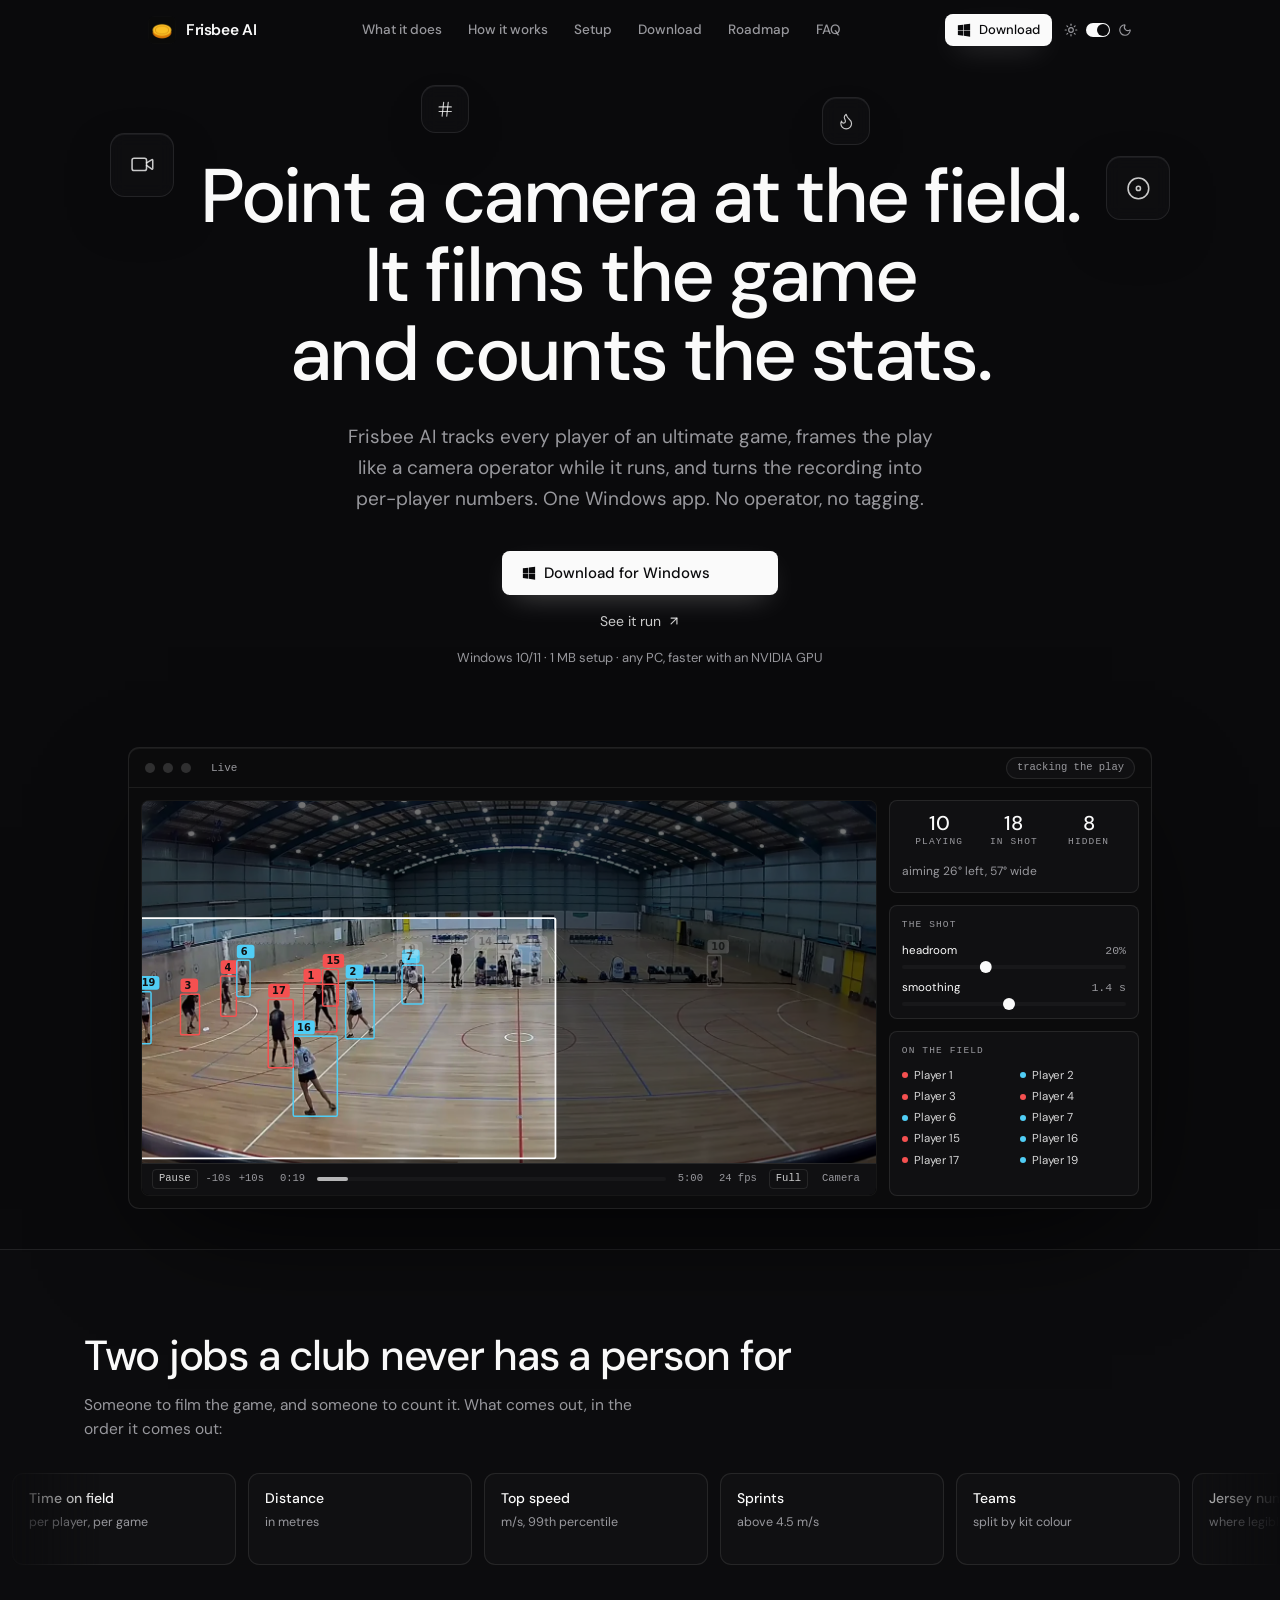
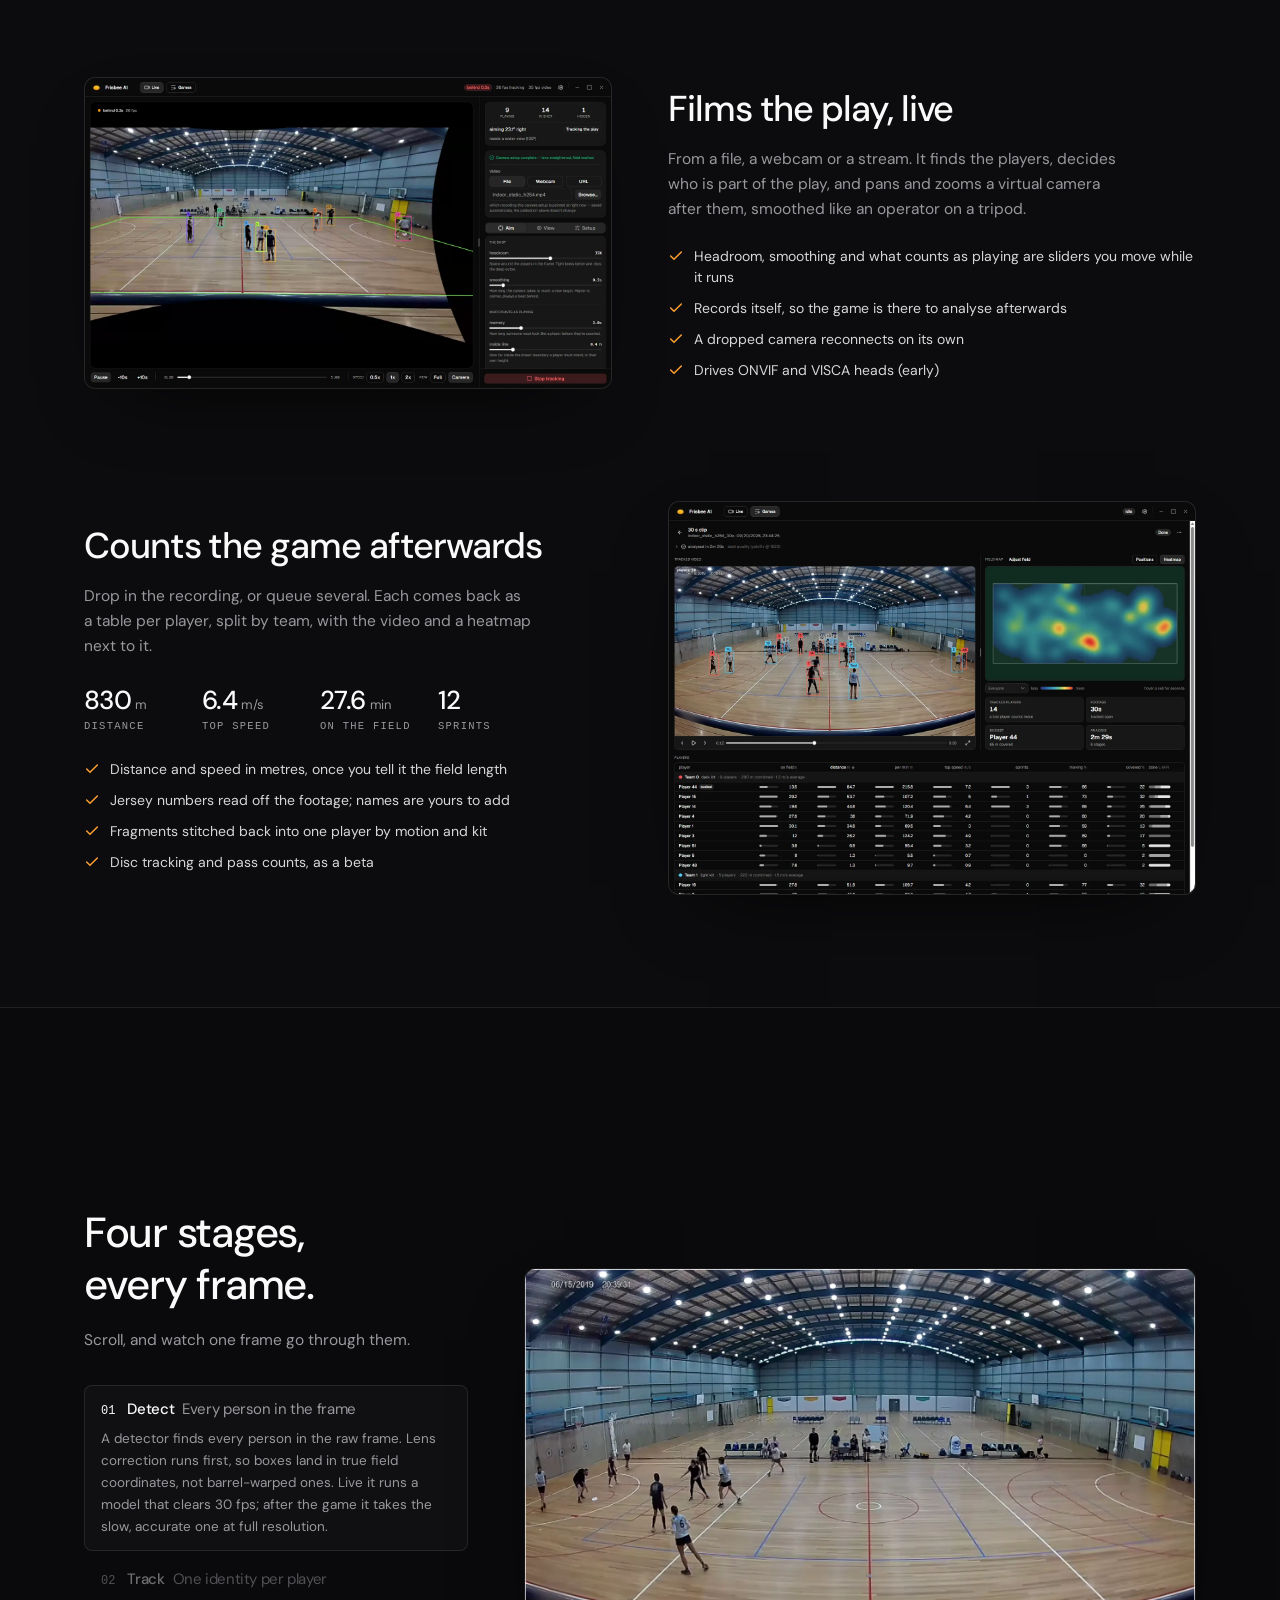
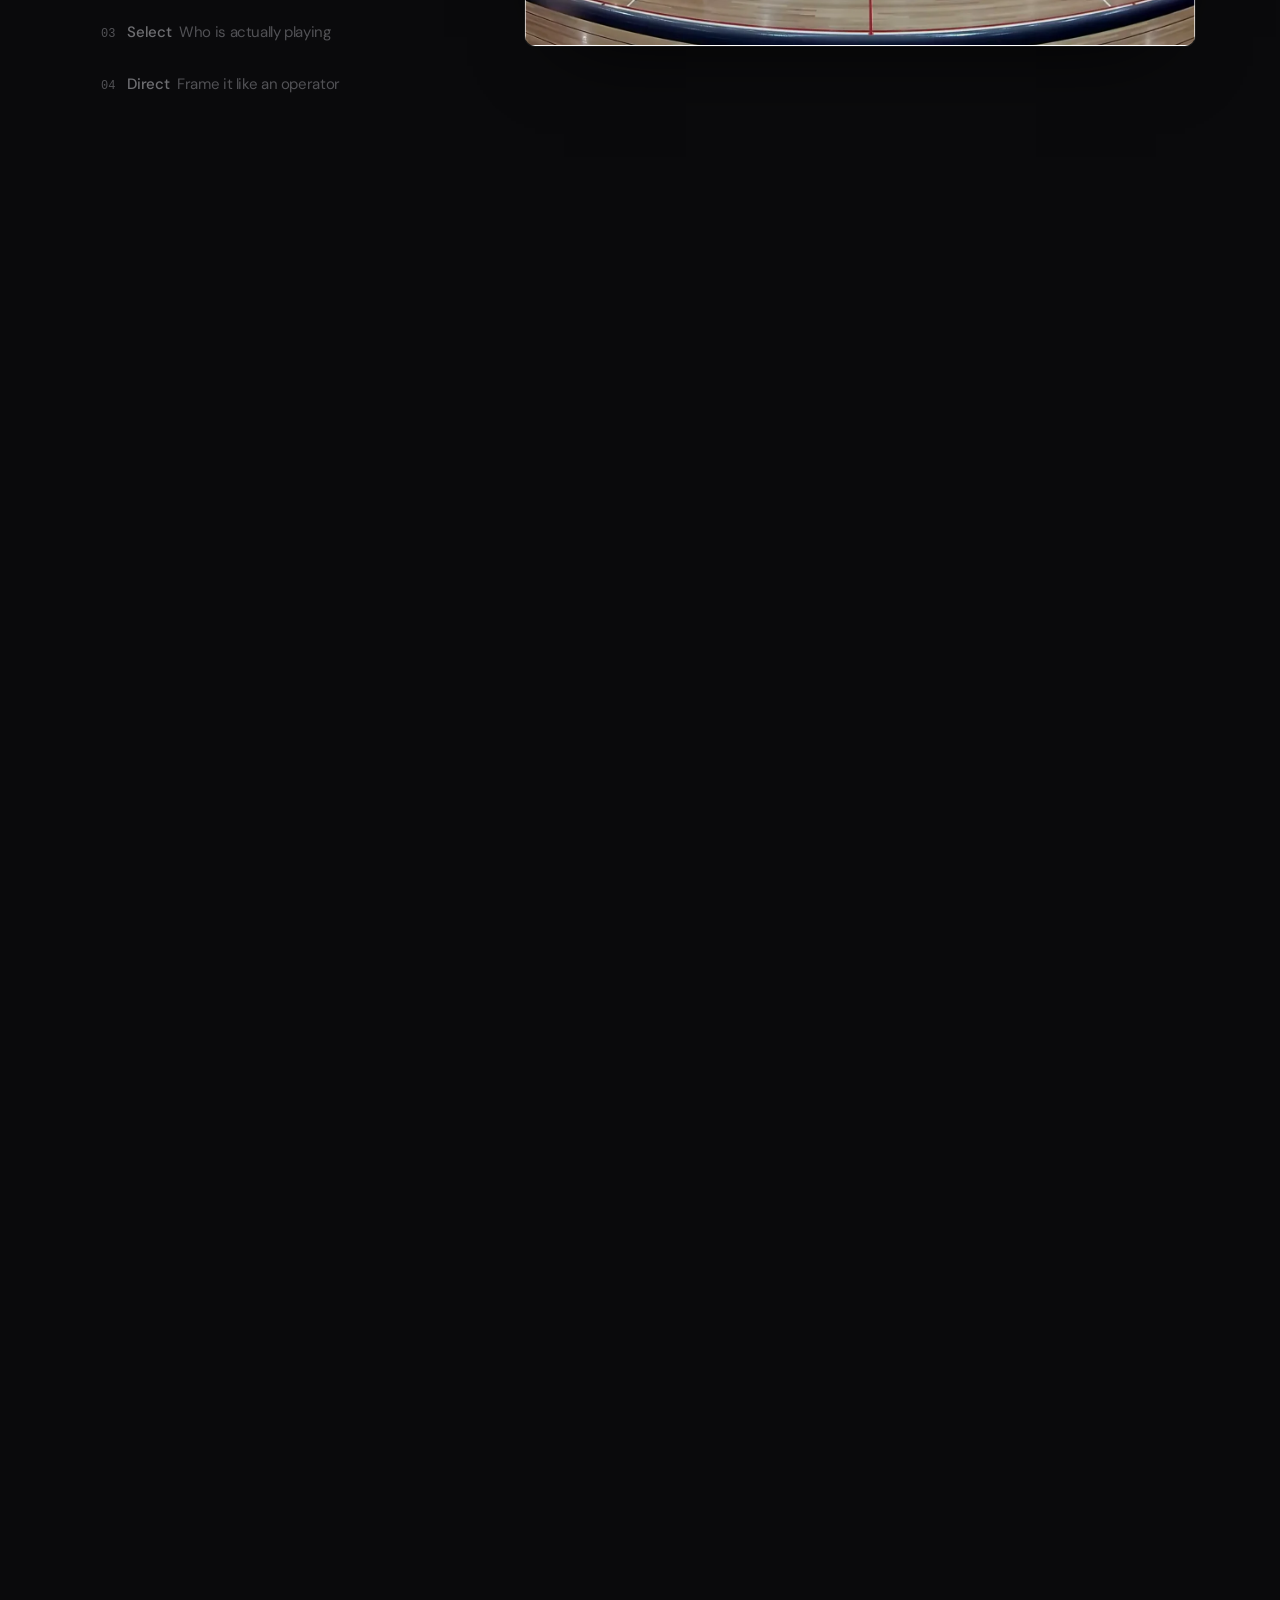
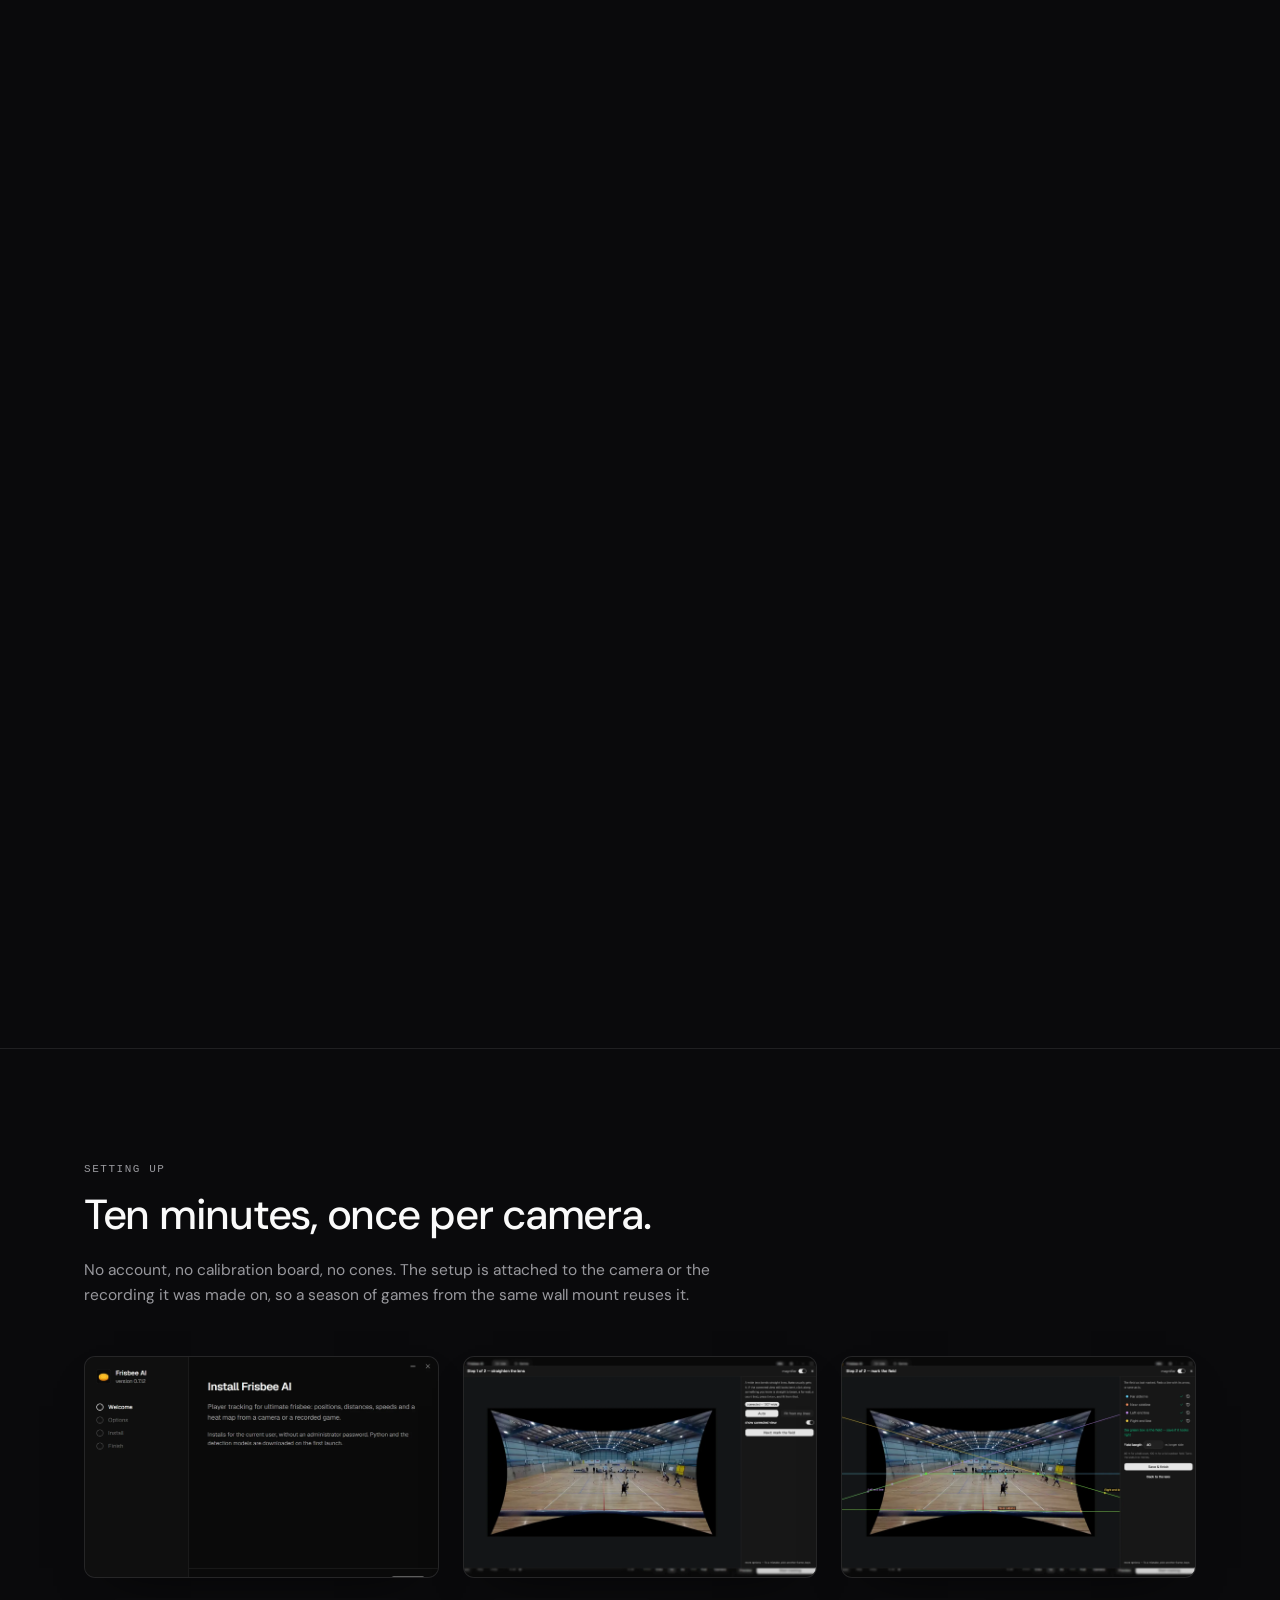
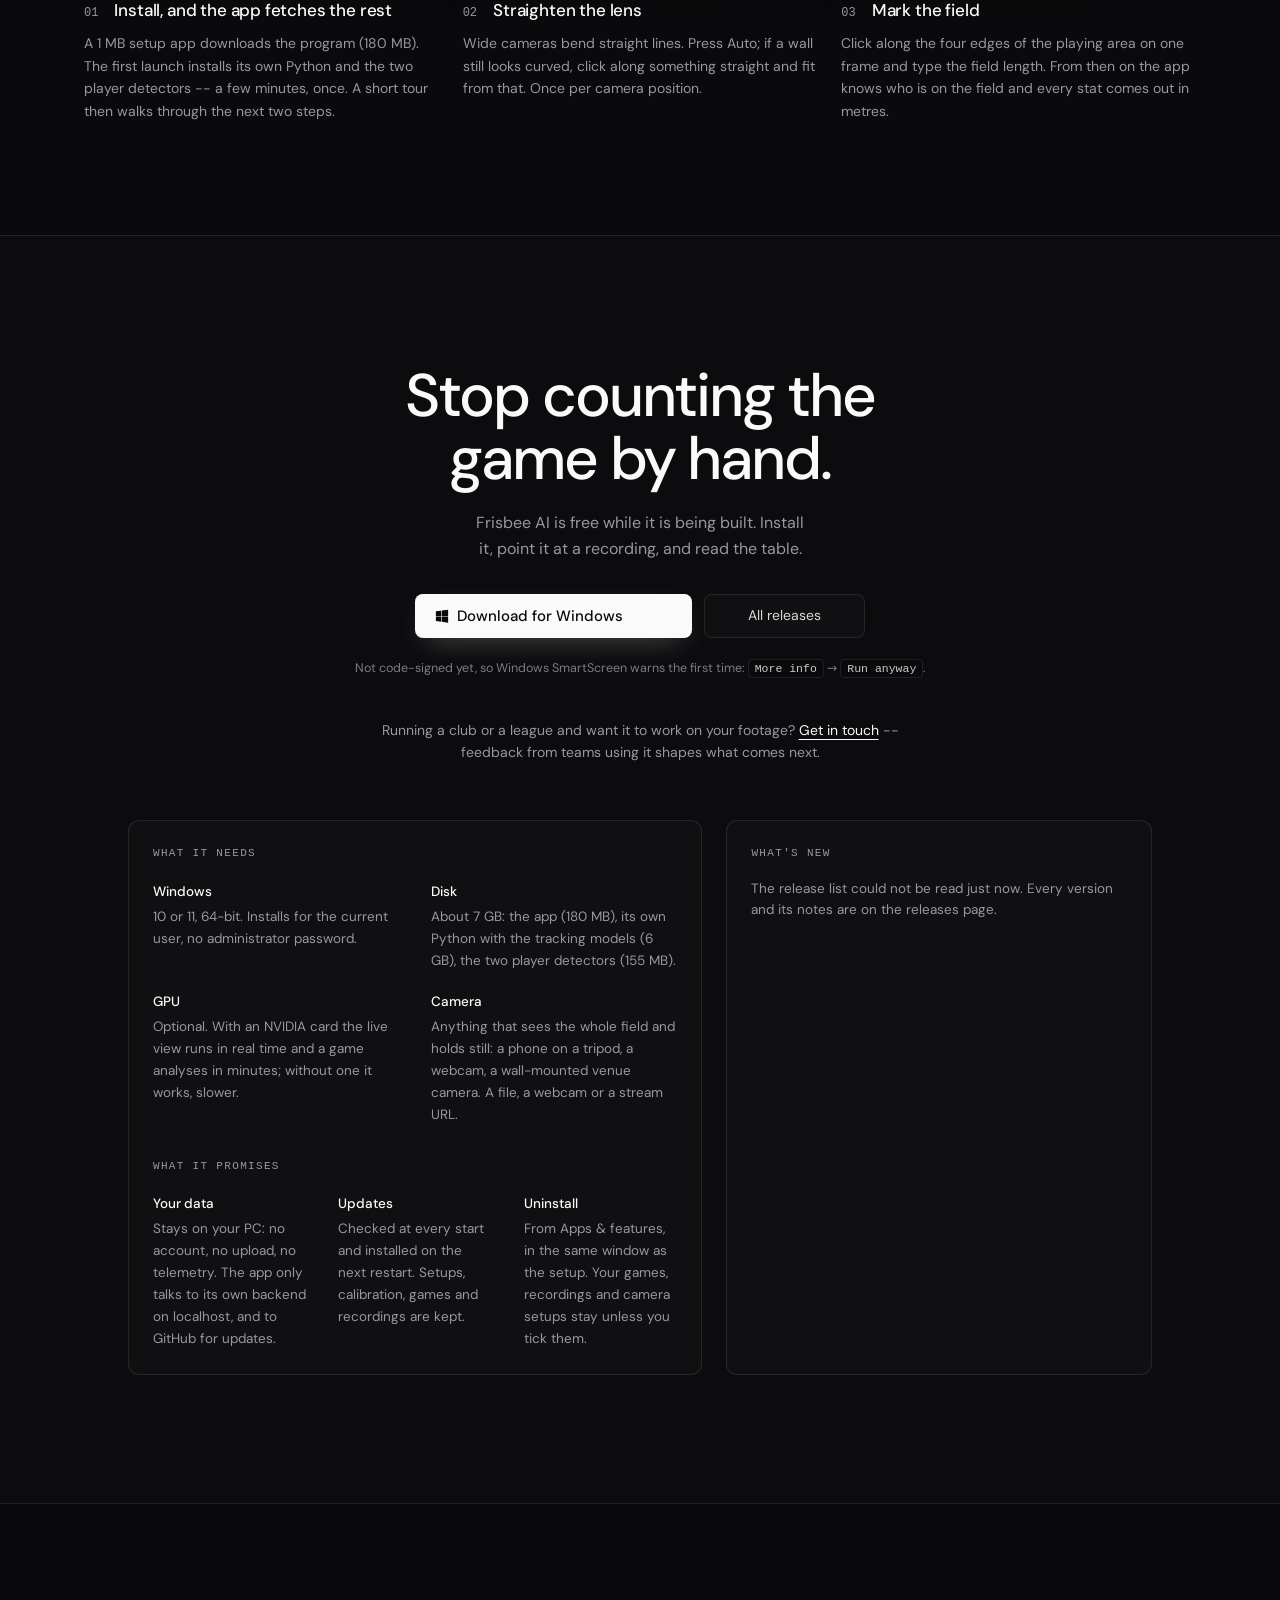
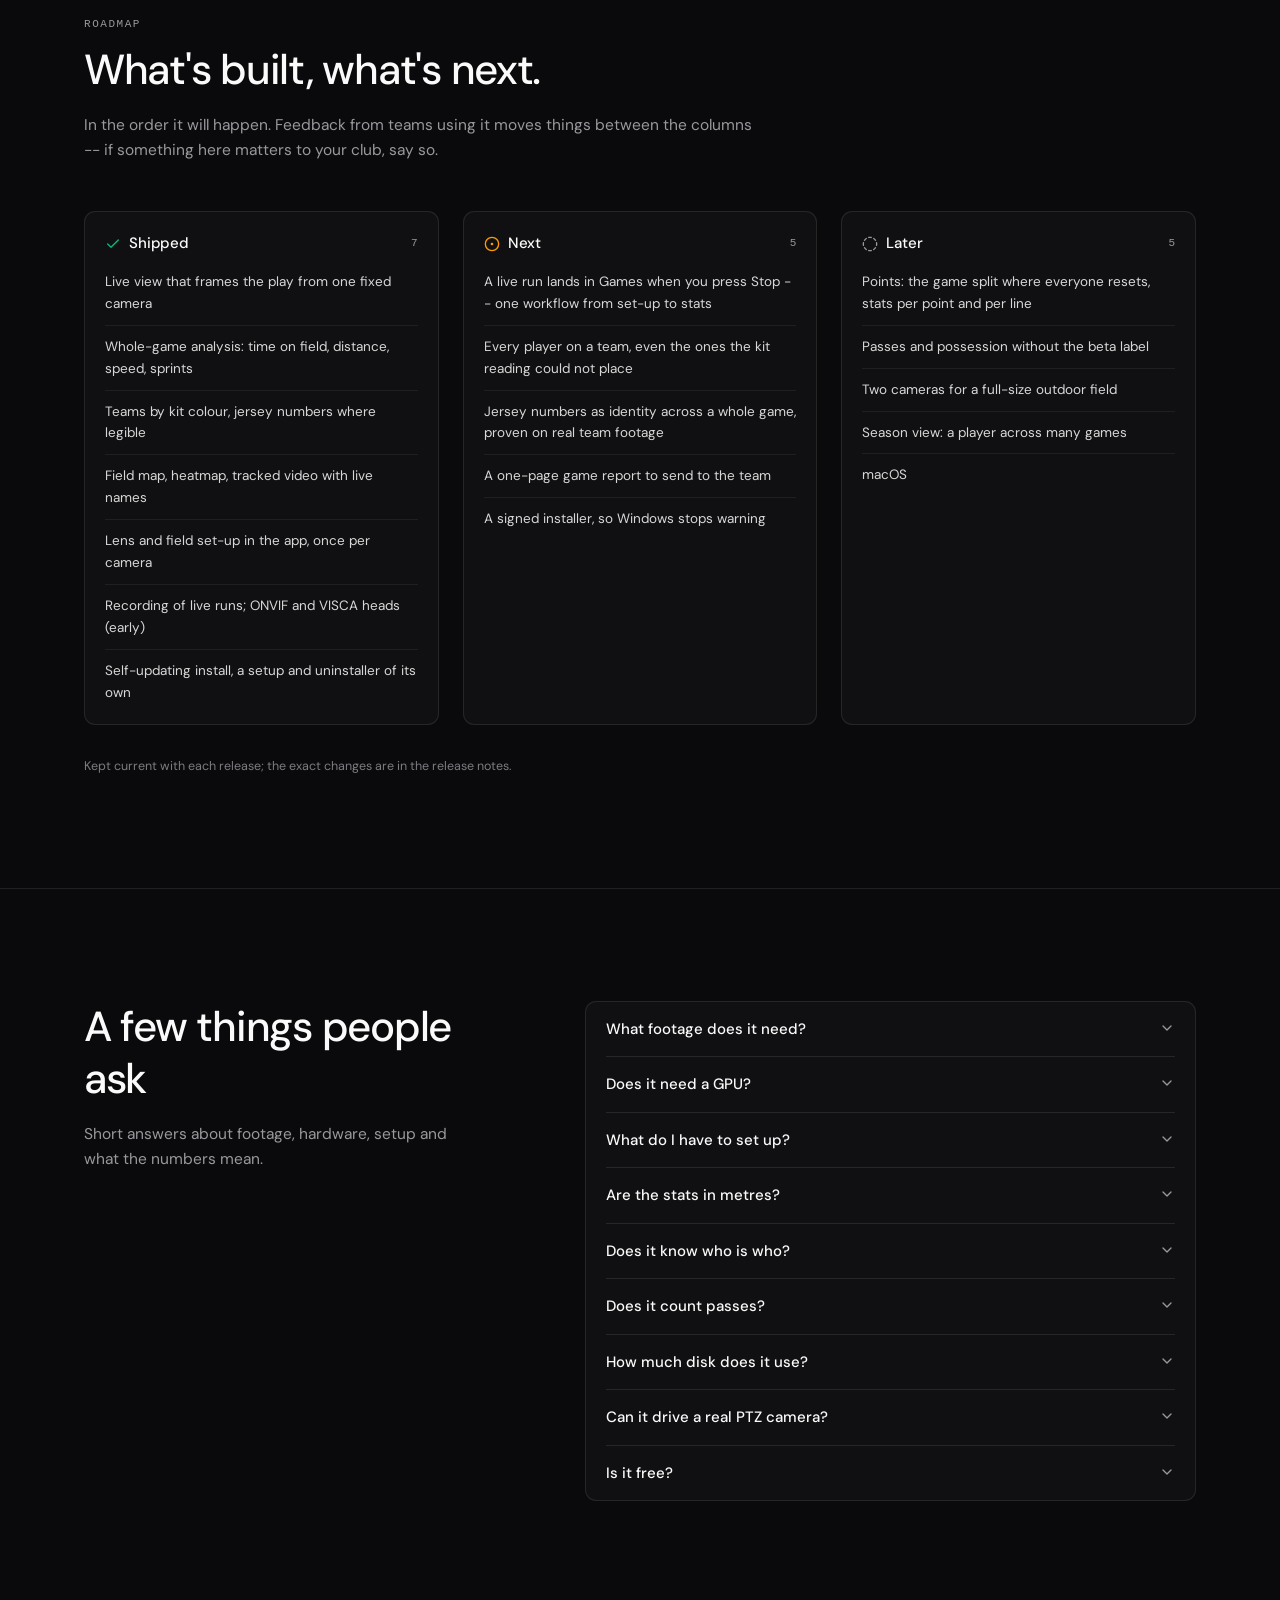
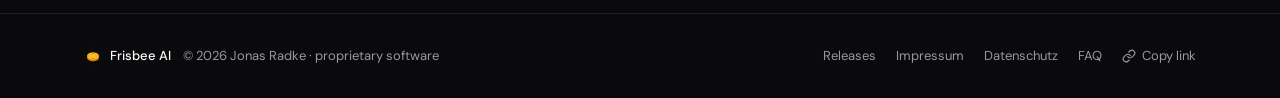
==== index.html @ 79aed5fd "site: c9474fd" ====
<!doctype html>
<html lang="en" class="dark">
  <head>
    <meta charset="UTF-8" />
    <link rel="icon" type="image/png" href="./img/icon.png" />
    <meta name="viewport" content="width=device-width, initial-scale=1.0" />
    <meta name="theme-color" content="#0f0f10" />

    <title>Frisbee AI — films the game and counts the stats</title>
    <meta name="description" content="A Windows app for ultimate frisbee: tracks every player, frames the play like a camera operator while it runs, and turns the finished recording into per-player stats, teams and a heatmap." />

    <meta property="og:type" content="website" />
    <meta property="og:url" content="https://ai.jonasradke.com/" />
    <meta property="og:title" content="Frisbee AI — films the game and counts the stats" />
    <meta property="og:description" content="Tracks every player of an ultimate game, frames the play live like a camera operator, and turns the recording into per-player stats." />
    <meta property="og:image" content="https://ai.jonasradke.com/img/og.jpg" />
    <meta property="og:image:width" content="1200" />
    <meta property="og:image:height" content="630" />
    <meta name="twitter:card" content="summary_large_image" />
    <meta name="twitter:title" content="Frisbee AI — films the game and counts the stats" />
    <meta name="twitter:description" content="Tracks every player, frames the play live, and turns the recording into per-player stats." />
    <meta name="twitter:image" content="https://ai.jonasradke.com/img/og.jpg" />

    <link rel="preload" as="image" href="./img/demo-poster.webp" />
    <script type="application/ld+json">
    {
      "@context": "https://schema.org",
      "@type": "SoftwareApplication",
      "name": "Frisbee AI",
      "applicationCategory": "SportsApplication",
      "operatingSystem": "Windows 10, Windows 11",
      "description": "Tracks every player of an ultimate frisbee game from one fixed camera, frames the play live, and turns the recording into per-player stats, teams and a heatmap.",
      "url": "https://ai.jonasradke.com/",
      "image": "https://ai.jonasradke.com/img/og.jpg",
      "offers": { "@type": "Offer", "price": "0", "priceCurrency": "EUR" },
      "author": { "@type": "Person", "name": "Jonas Radke" }
    }
    </script>
    <script type="module" crossorigin src="./assets/main-DYsMmccq.js"></script>
    <link rel="modulepreload" crossorigin href="./assets/use-theme-Dd9ISkqN.js">
    <link rel="stylesheet" crossorigin href="./assets/use-theme-BhO0_Js5.css">
  </head>
  <body>
    <div id="root"></div>
  </body>
</html>
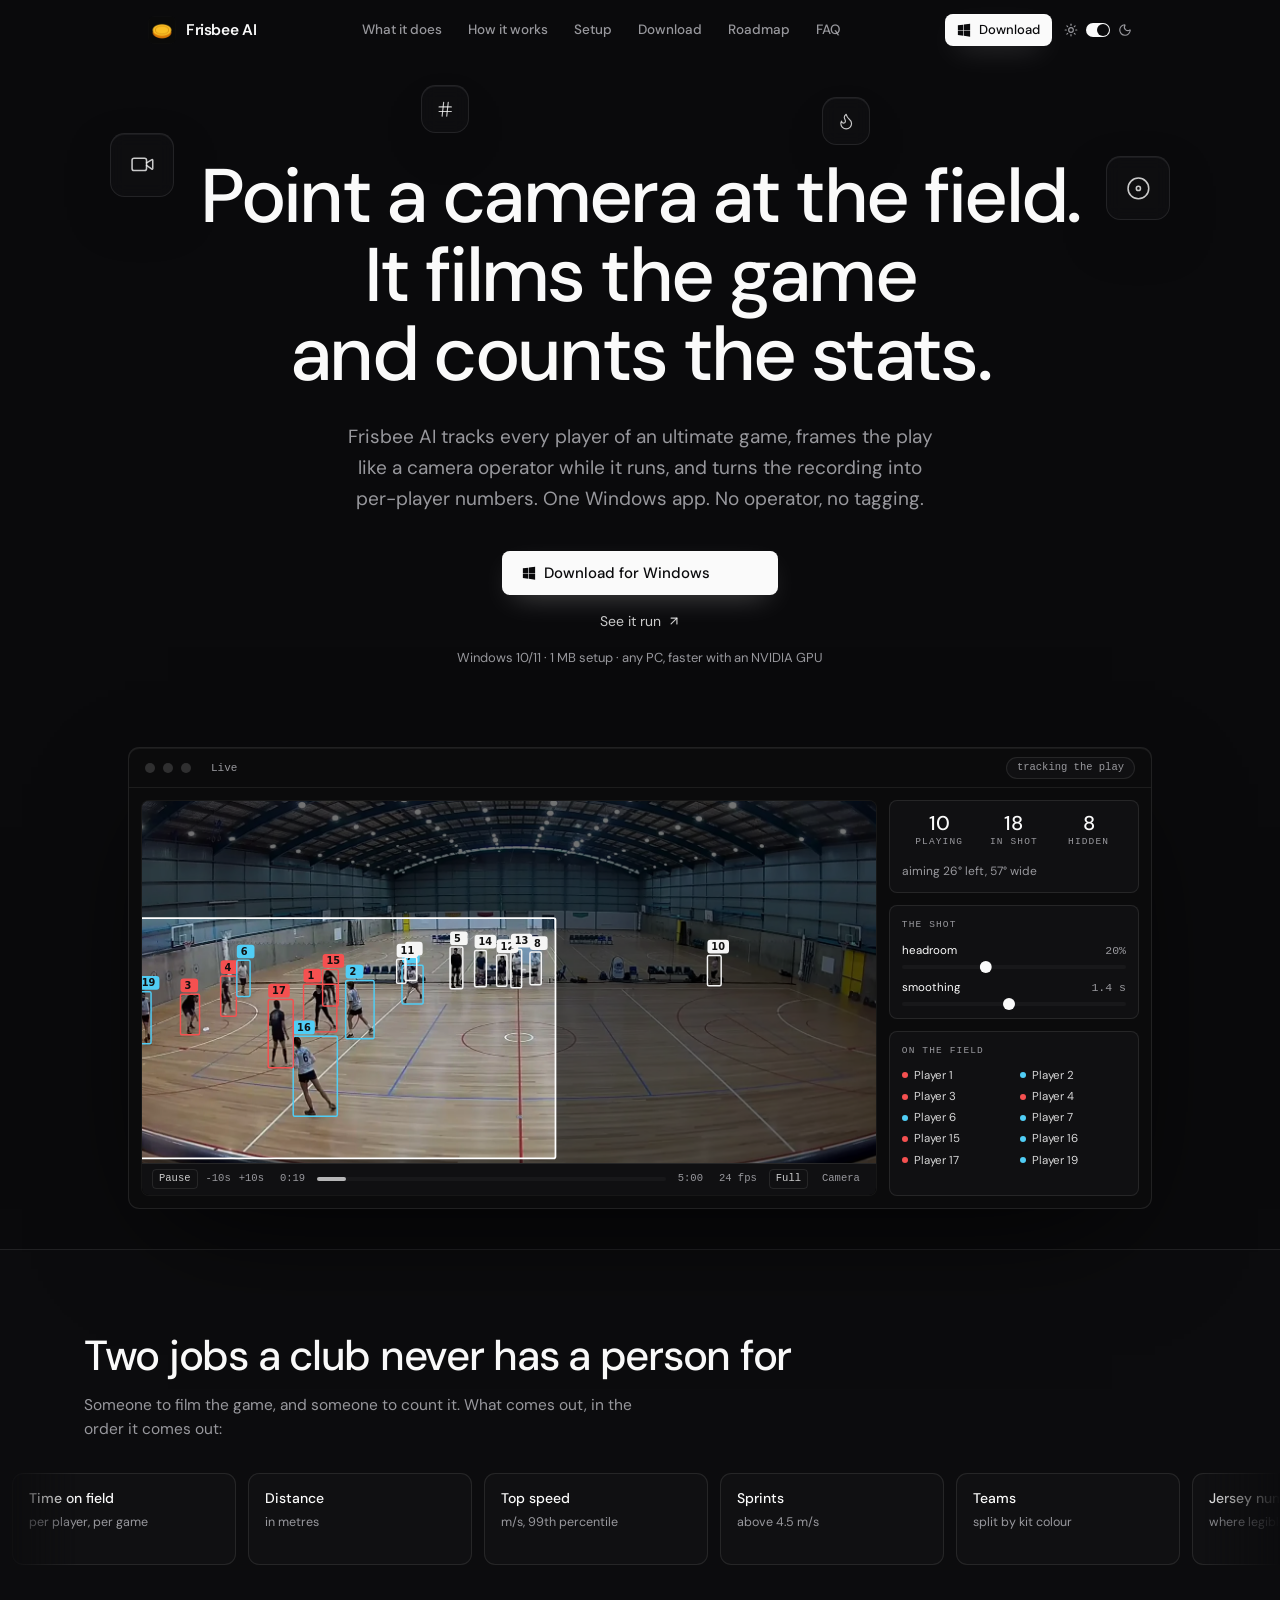
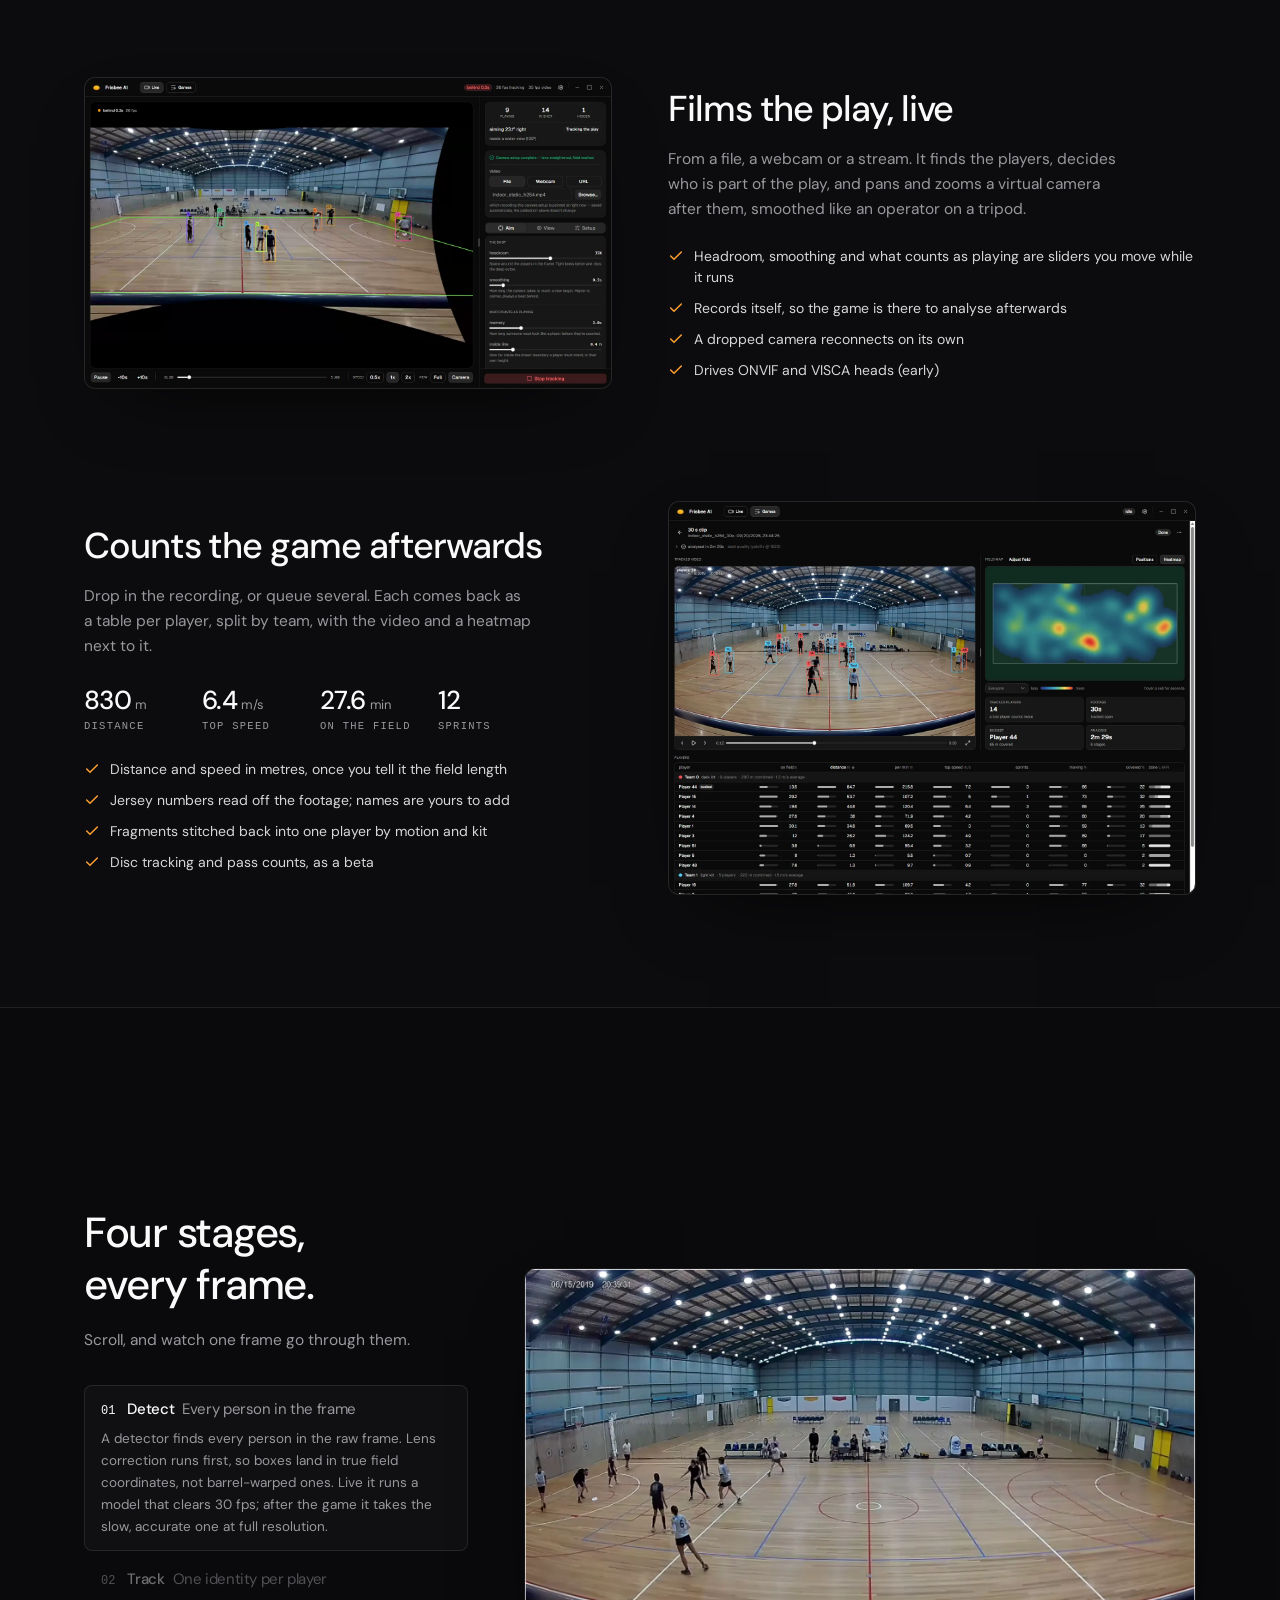
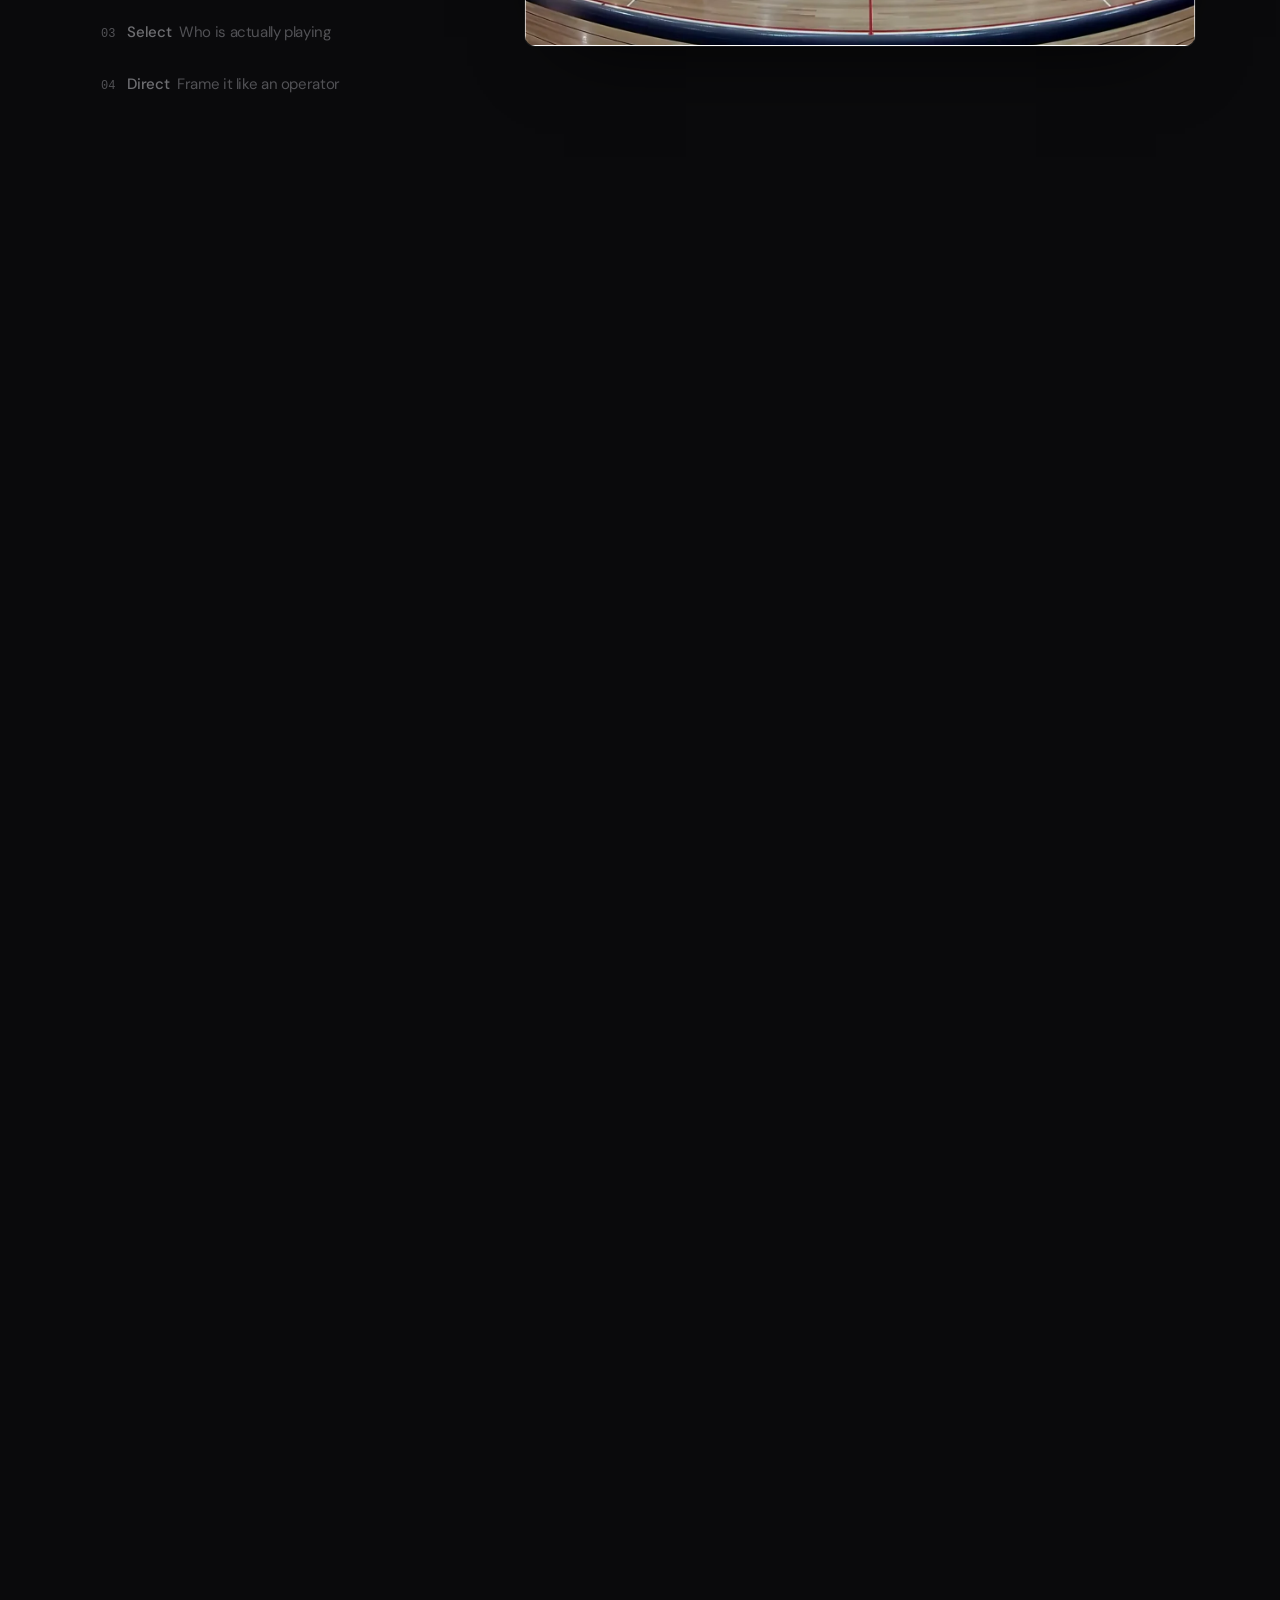
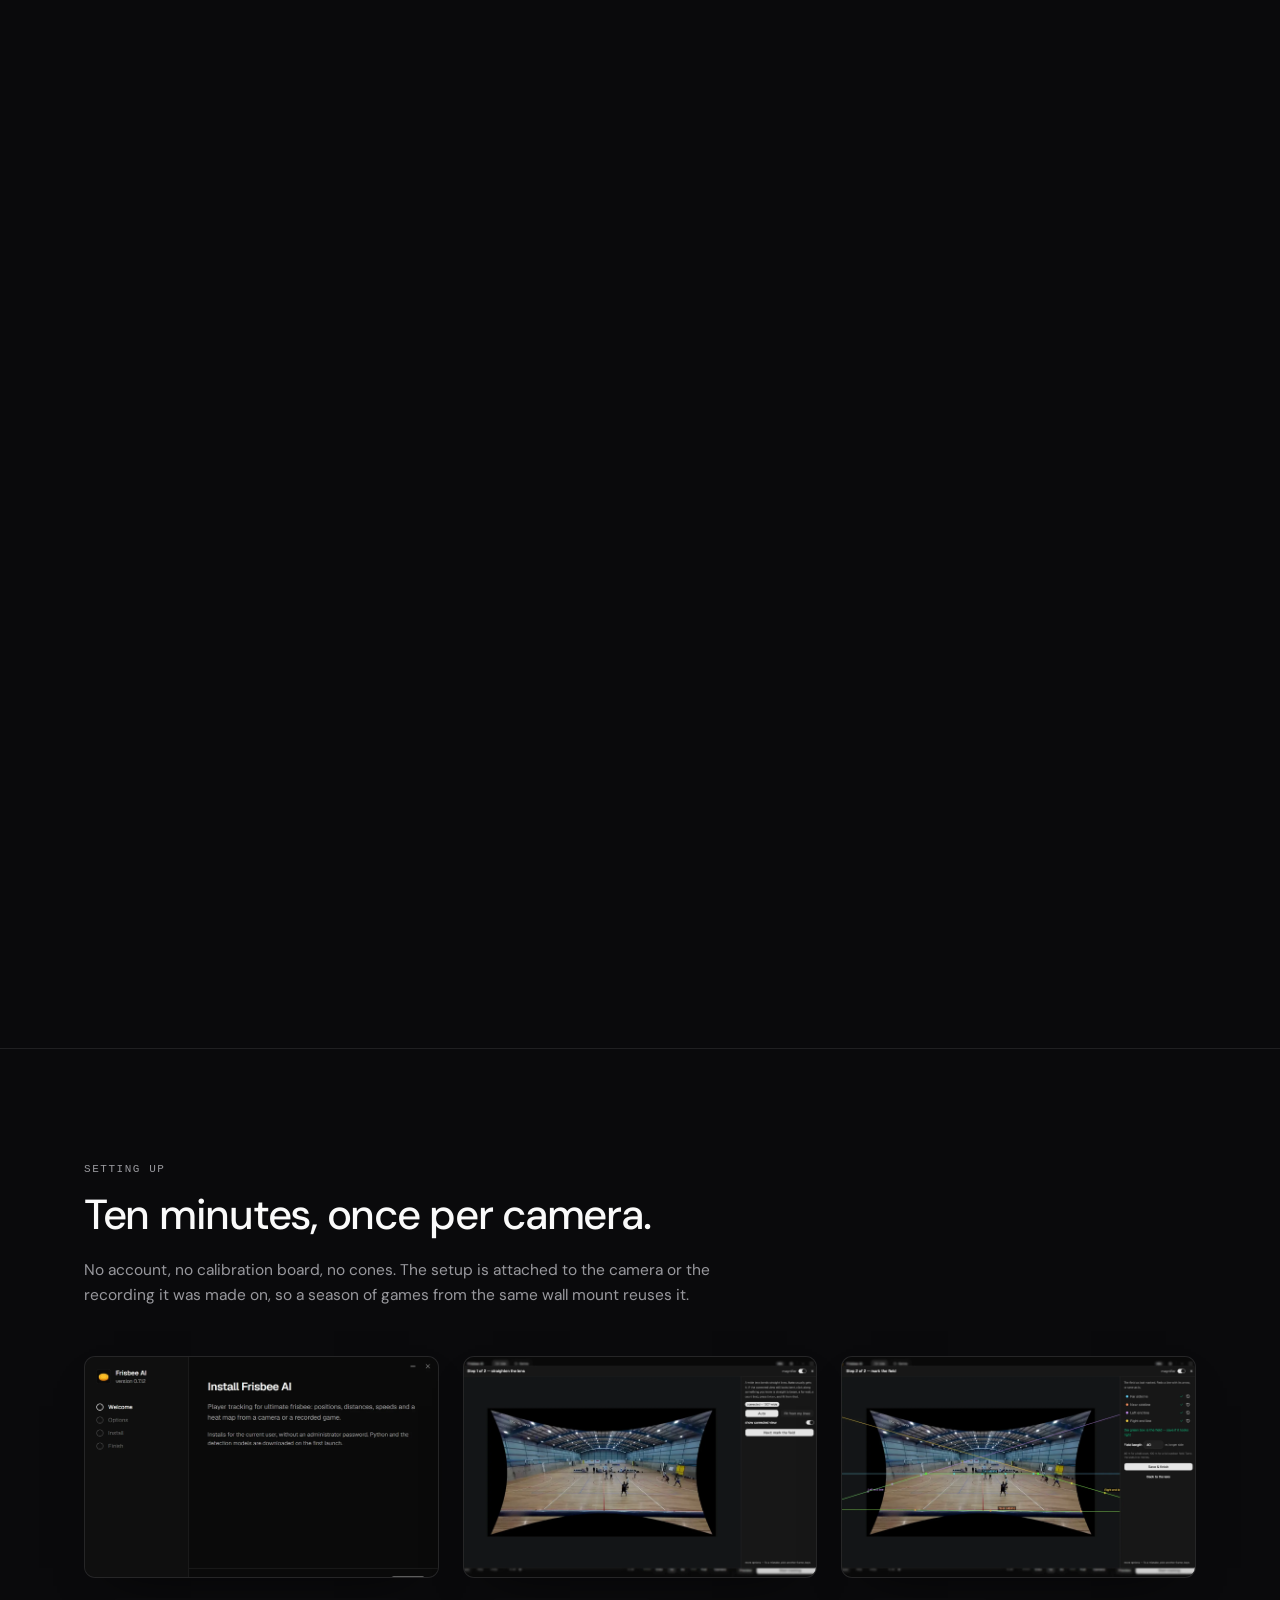
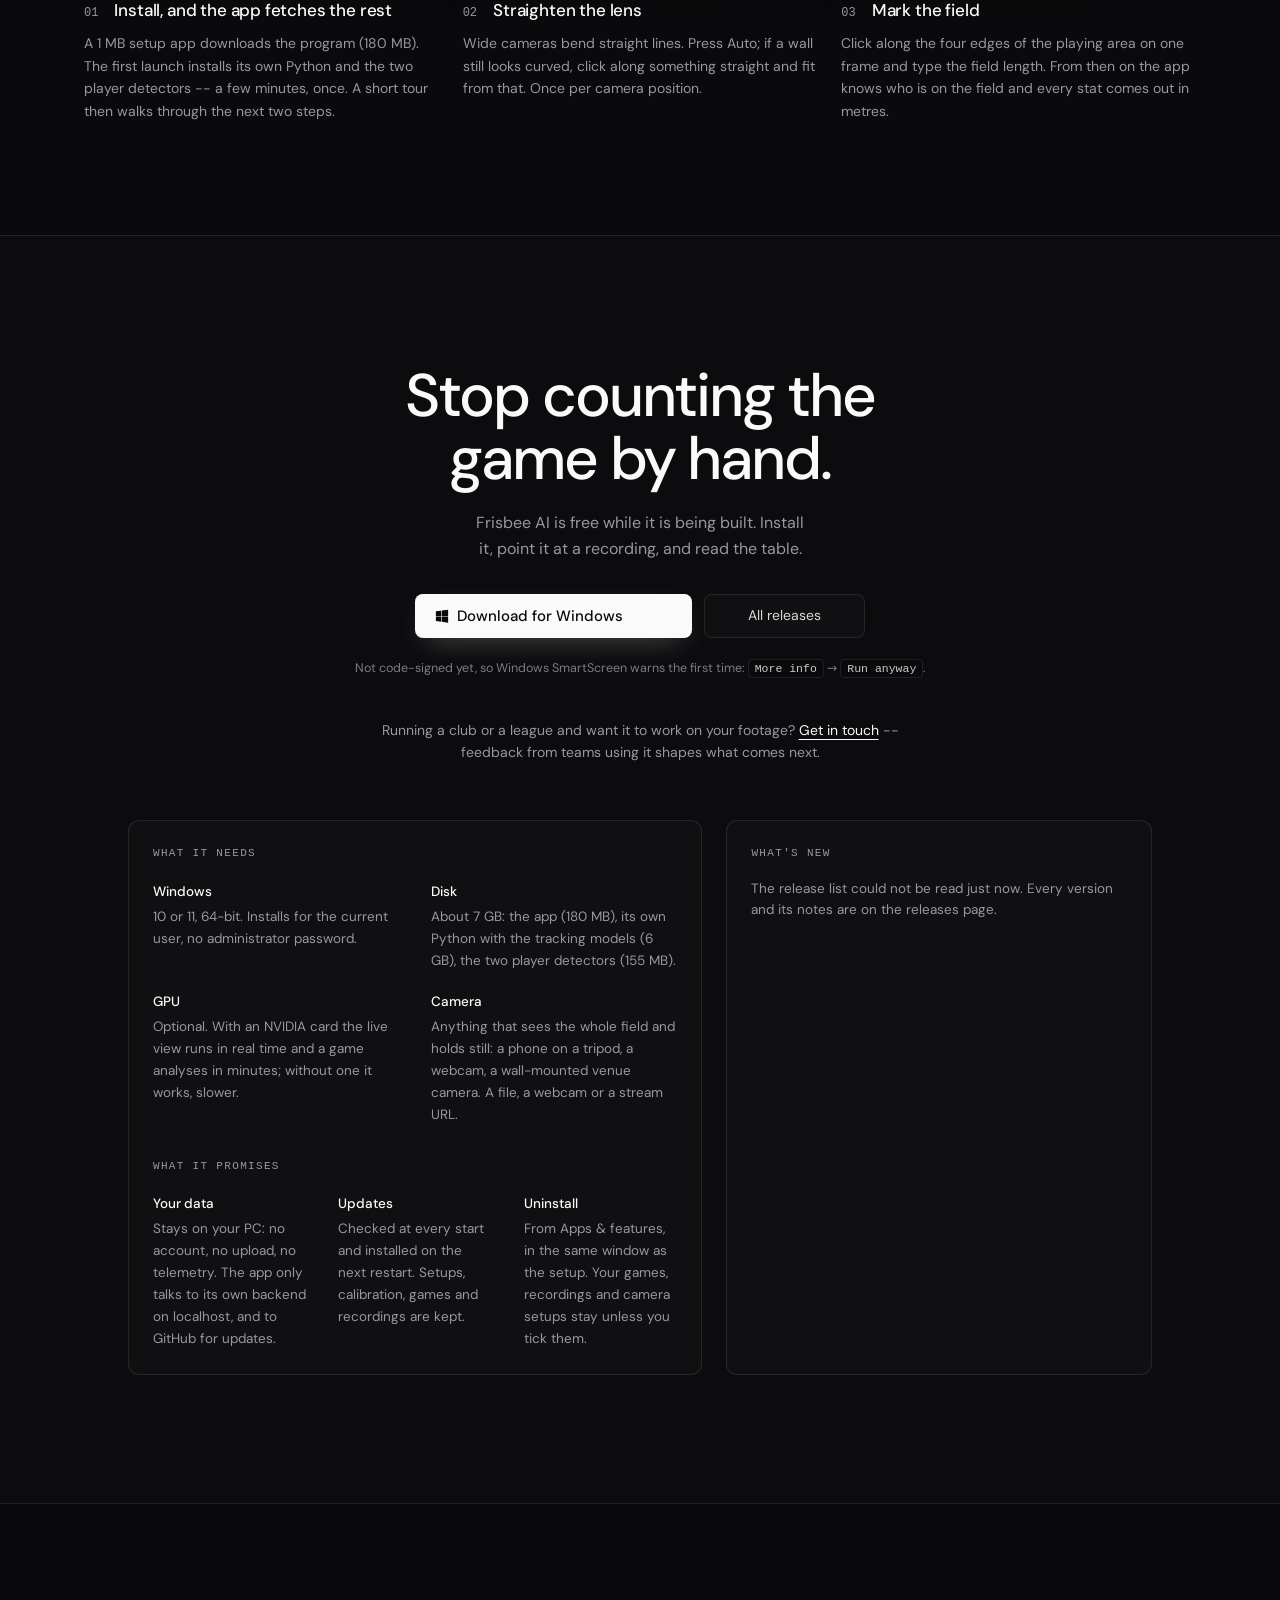
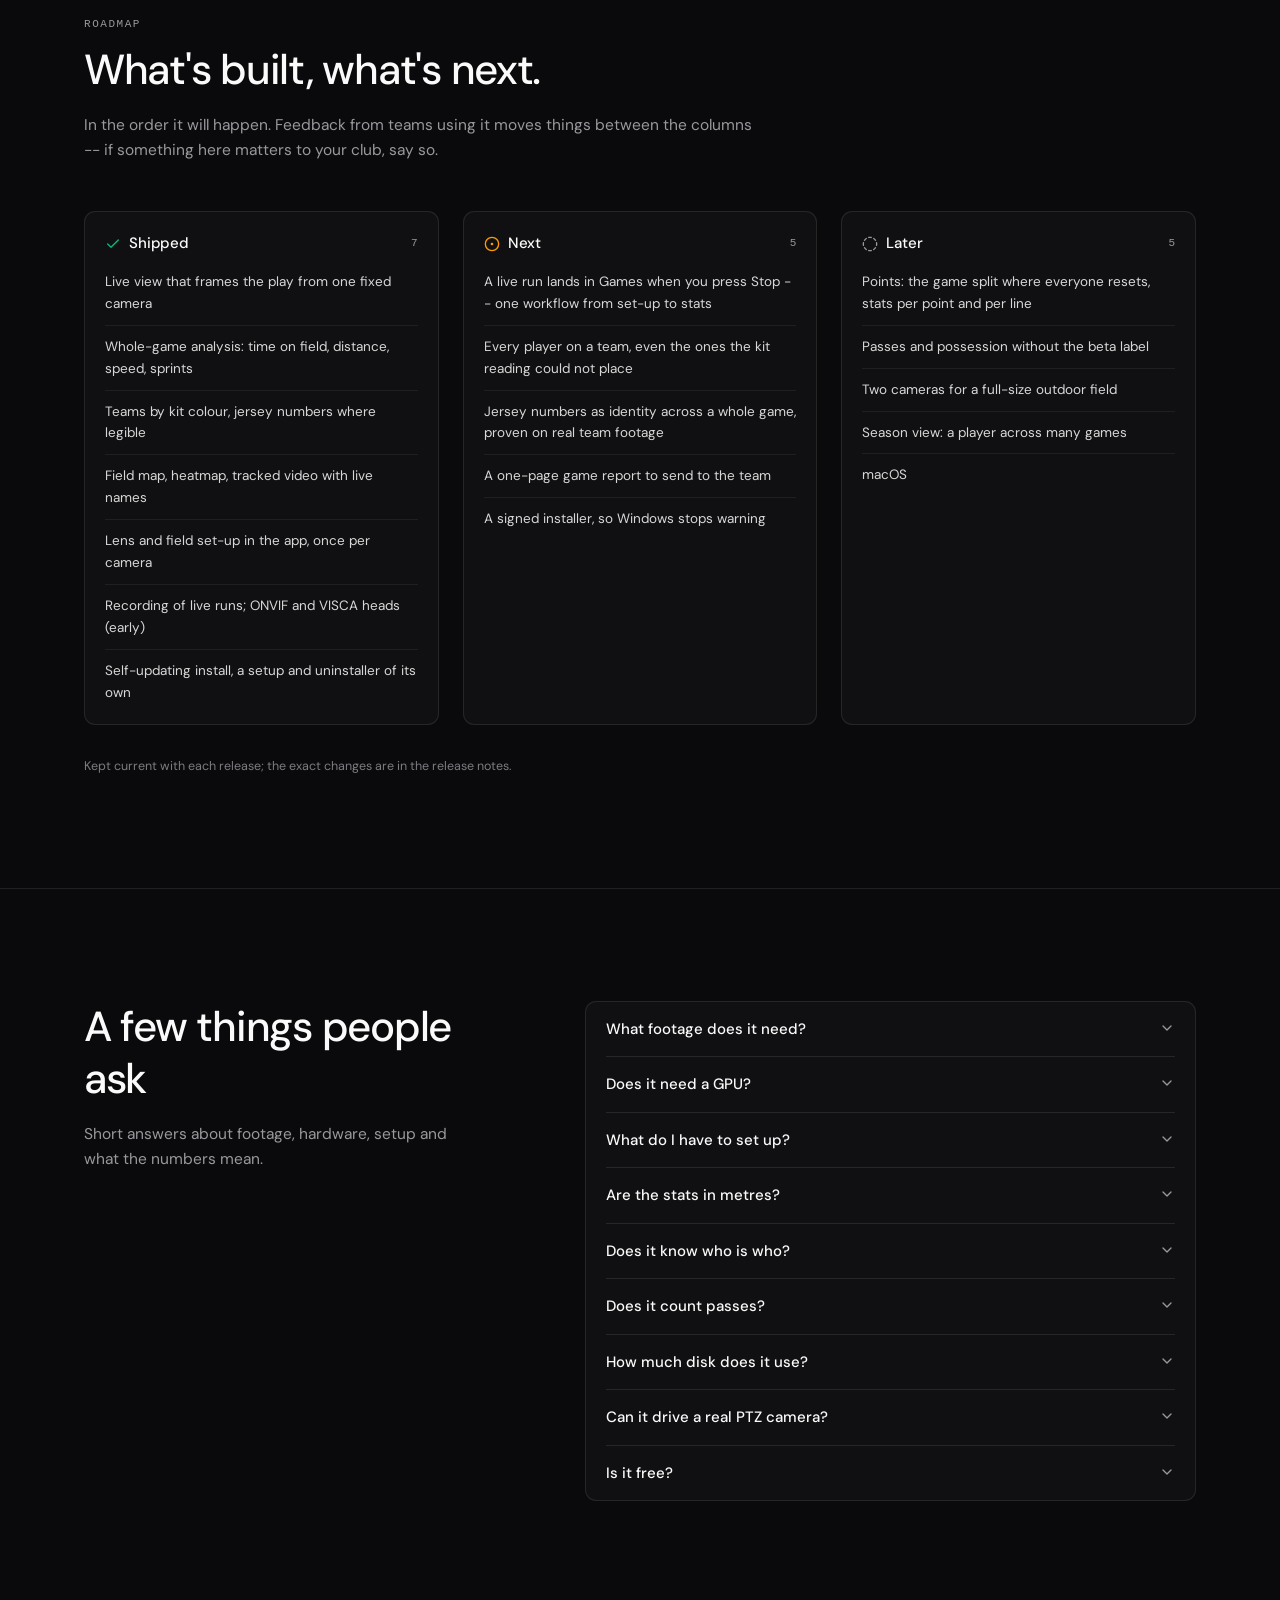
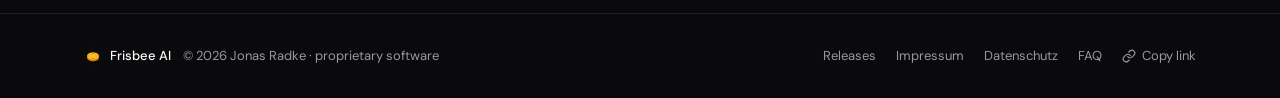
==== commit 52b0fff5: "site: 9a03912" ====
--- a/index.html
+++ b/index.html
@@ -2,6 +2,11 @@
 <html lang="en" class="dark">
   <head>
     <meta charset="UTF-8" />
+    <!-- The remembered theme, before the first paint: otherwise a light-mode
+         reader sees the page flash dark until the bundle has loaded. -->
+    <script>
+      try { if (localStorage.getItem('frisbee-ai-theme') === 'light') document.documentElement.classList.remove('dark') } catch (e) {}
+    </script>
     <link rel="icon" type="image/png" href="./img/icon.png" />
     <meta name="viewport" content="width=device-width, initial-scale=1.0" />
     <meta name="theme-color" content="#0f0f10" />
@@ -21,7 +26,9 @@
     <meta name="twitter:description" content="Tracks every player, frames the play live, and turns the recording into per-player stats." />
     <meta name="twitter:image" content="https://ai.jonasradke.com/img/og.jpg" />
 
-    <link rel="preload" as="image" href="./img/demo-poster.webp" />
+    <link rel="canonical" href="https://ai.jonasradke.com/" />
+    <!-- The frame the hero's app miniature is drawn on: the first big image. -->
+    <link rel="preload" as="image" href="./img/hero-frame.webp" />
     <script type="application/ld+json">
     {
       "@context": "https://schema.org",
@@ -36,9 +43,9 @@
       "author": { "@type": "Person", "name": "Jonas Radke" }
     }
     </script>
-    <script type="module" crossorigin src="./assets/main-DYsMmccq.js"></script>
-    <link rel="modulepreload" crossorigin href="./assets/use-theme-Dd9ISkqN.js">
-    <link rel="stylesheet" crossorigin href="./assets/use-theme-BhO0_Js5.css">
+    <script type="module" crossorigin src="./assets/main-B3CBirFw.js"></script>
+    <link rel="modulepreload" crossorigin href="./assets/use-theme-CioVsPpx.js">
+    <link rel="stylesheet" crossorigin href="./assets/use-theme-DTnV7_-g.css">
   </head>
   <body>
     <div id="root"></div>
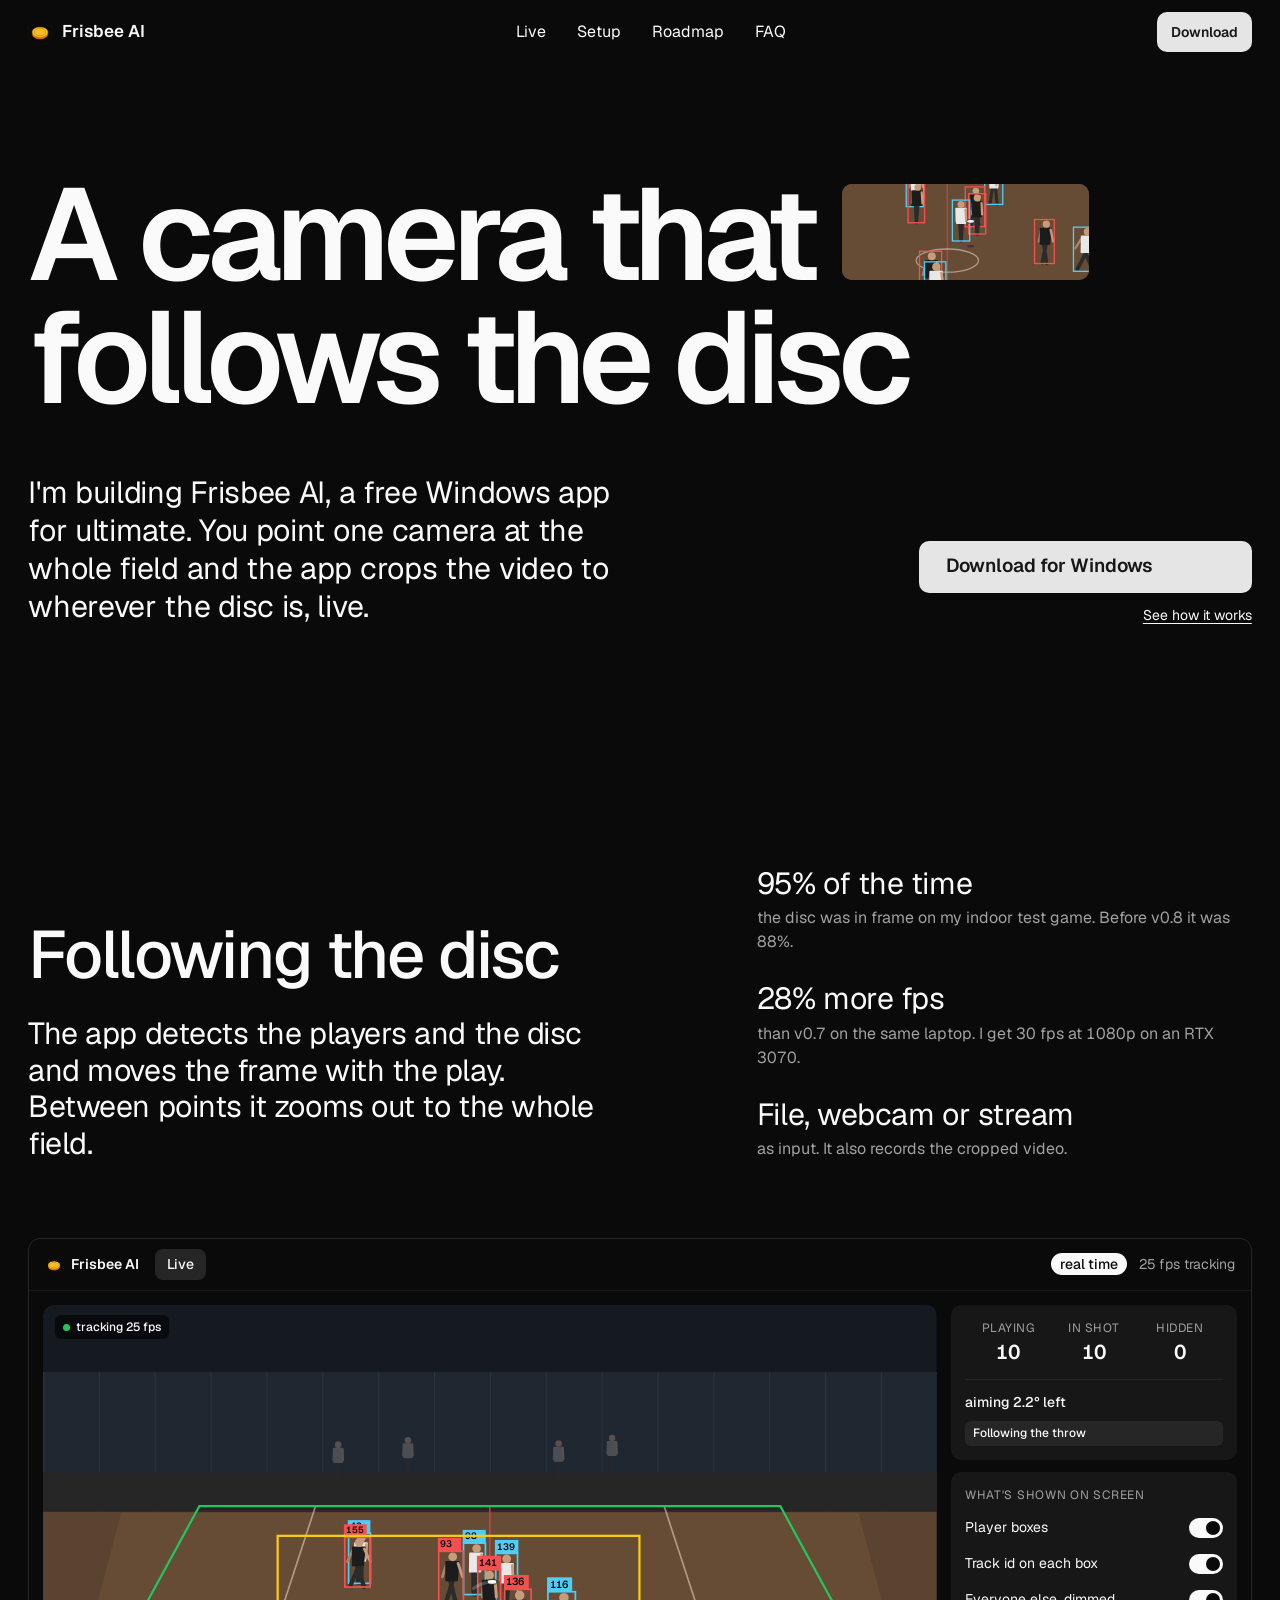
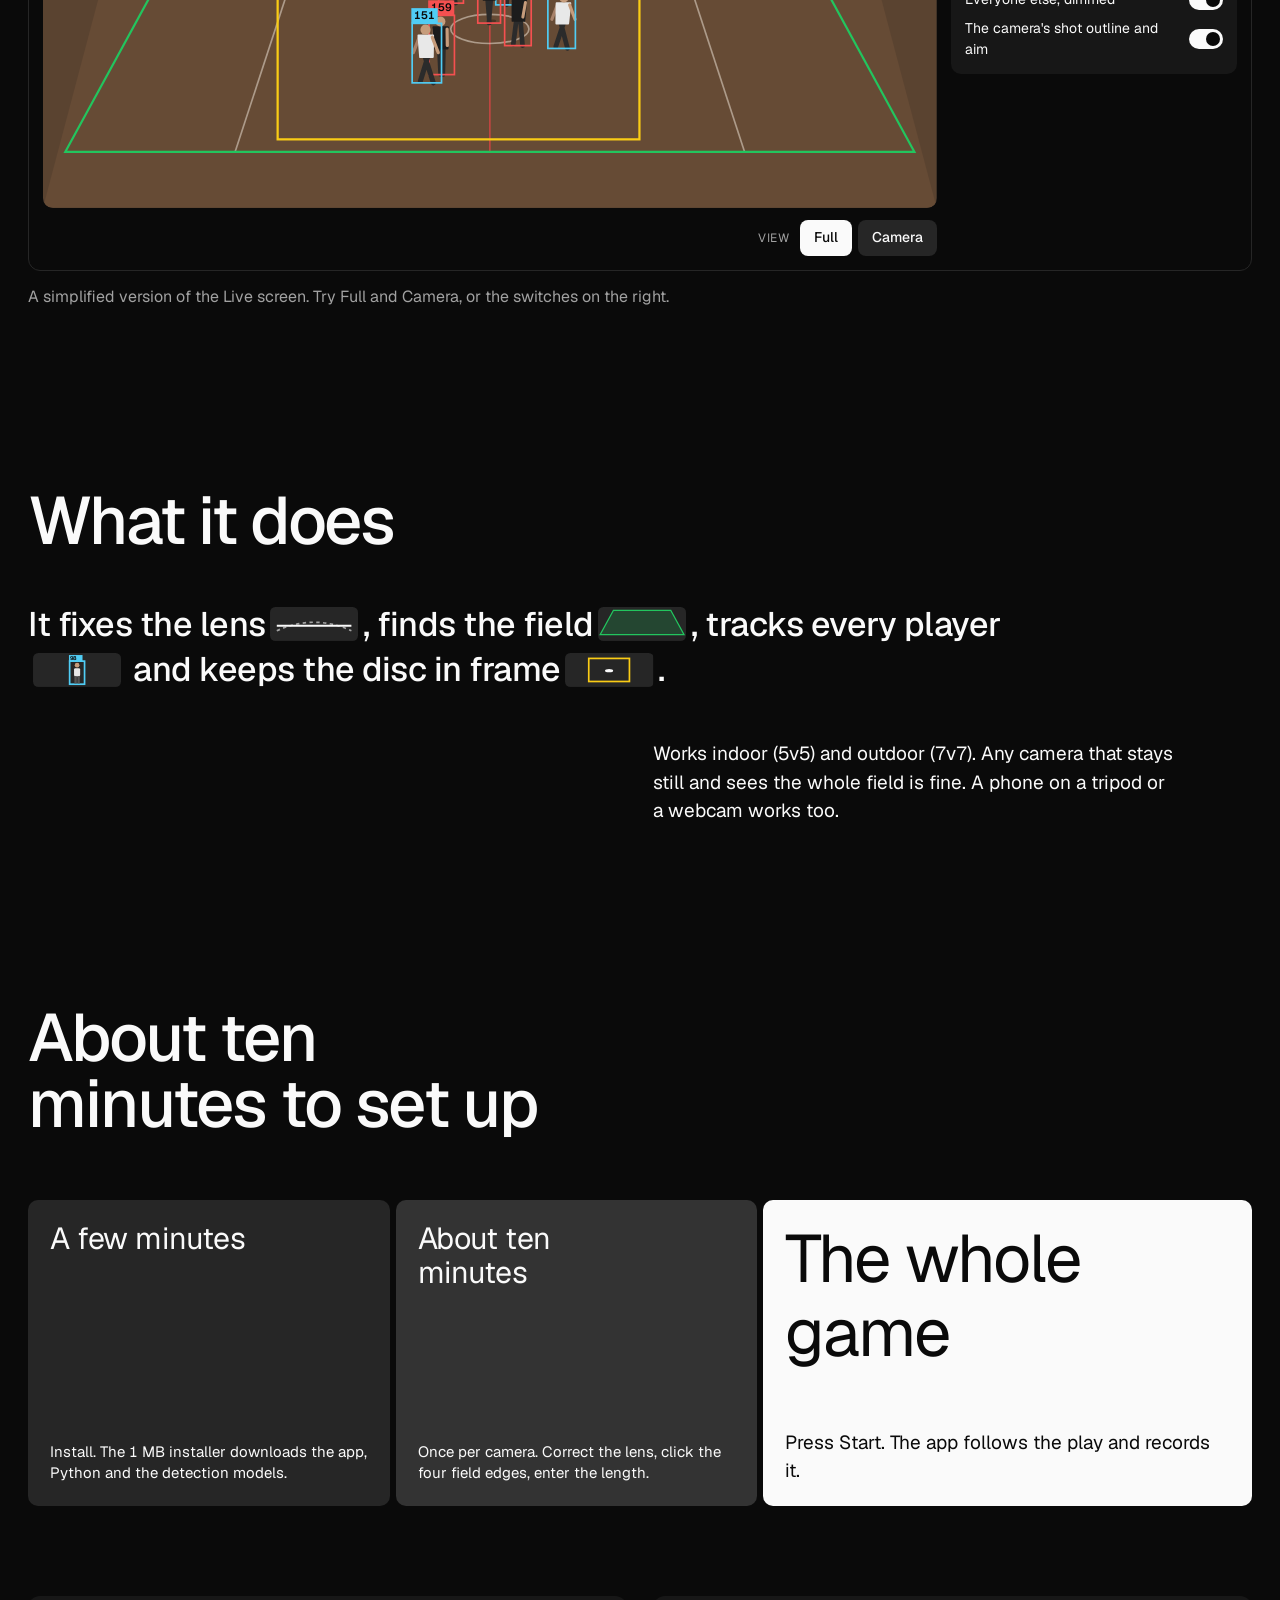
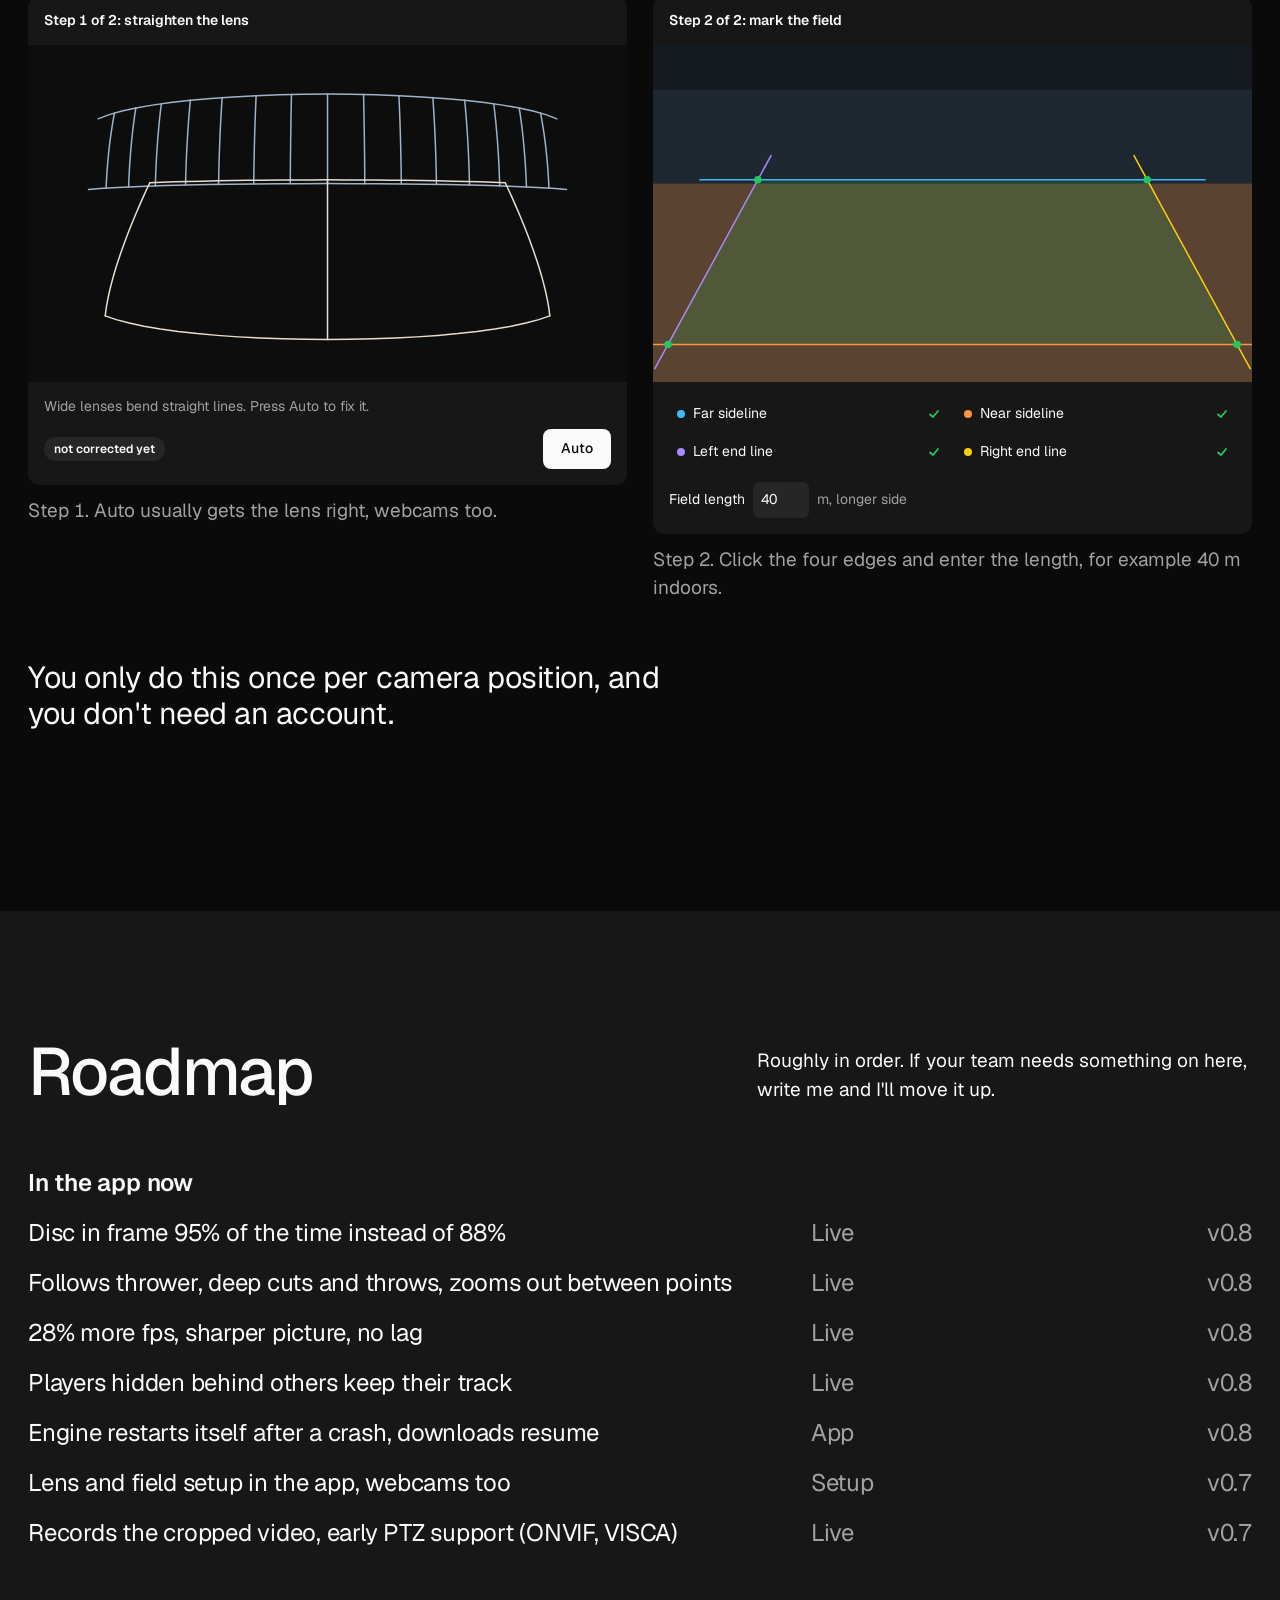
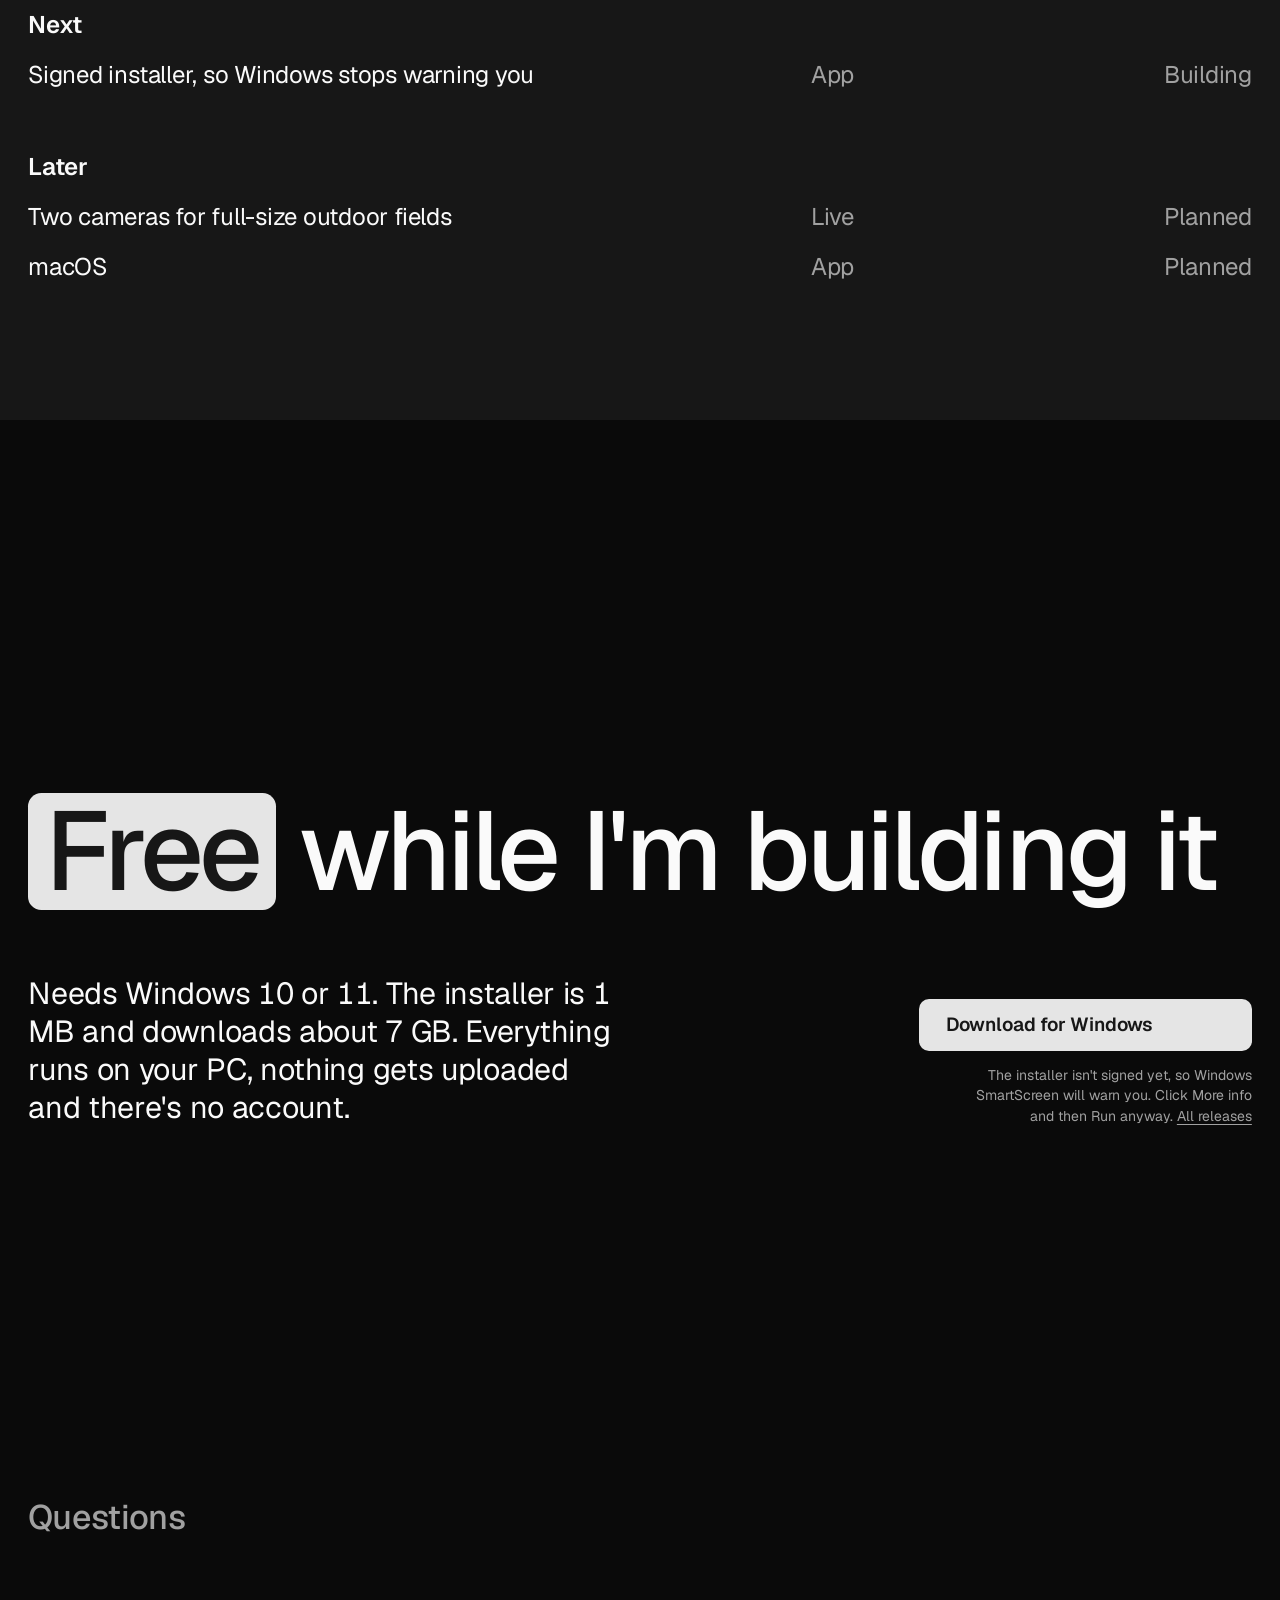
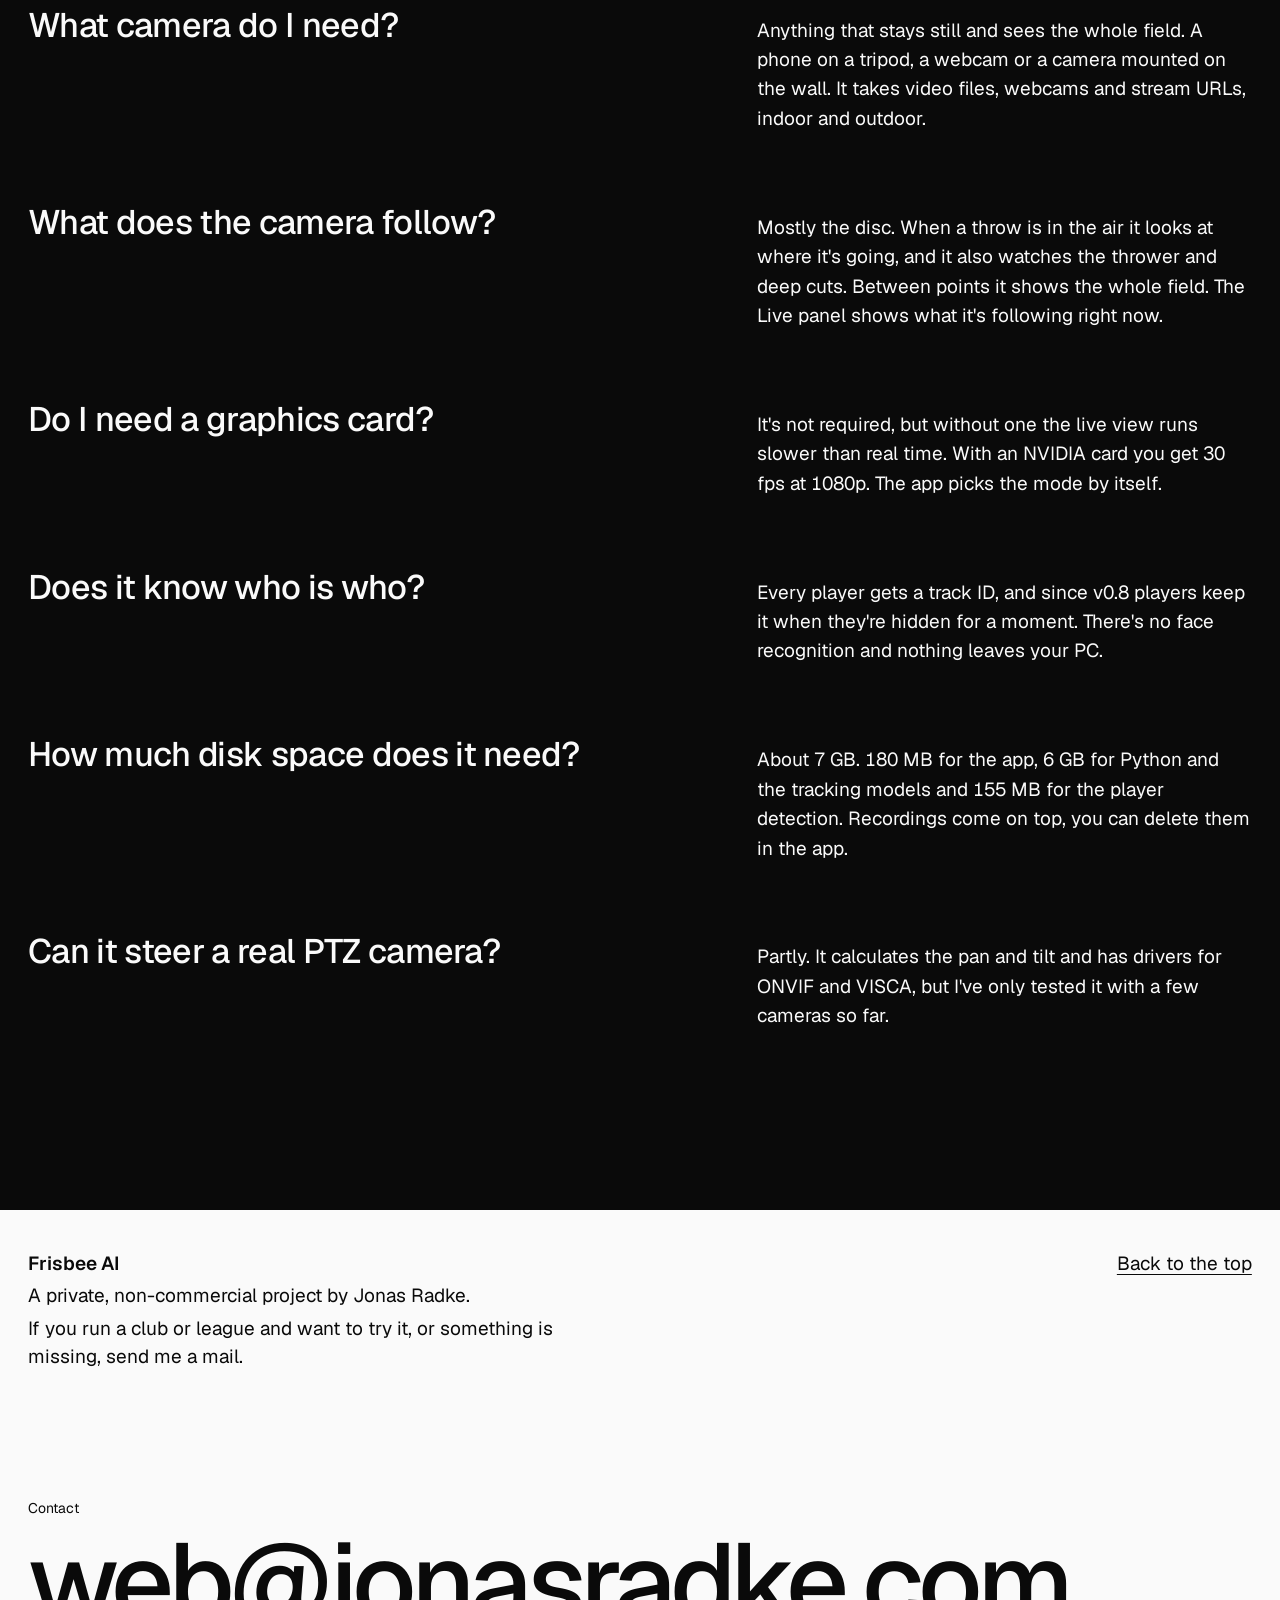
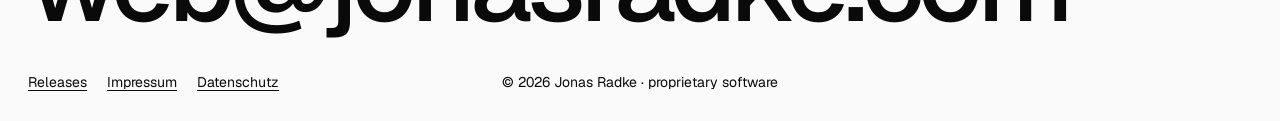
==== commit 9b4a2ea0: "site: ff292bd" ====
--- a/index.html
+++ b/index.html
@@ -1,34 +1,27 @@
 <!doctype html>
-<html lang="en" class="dark">
+<html lang="en">
   <head>
     <meta charset="UTF-8" />
-    <!-- The remembered theme, before the first paint: otherwise a light-mode
-         reader sees the page flash dark until the bundle has loaded. -->
-    <script>
-      try { if (localStorage.getItem('frisbee-ai-theme') === 'light') document.documentElement.classList.remove('dark') } catch (e) {}
-    </script>
     <link rel="icon" type="image/png" href="./img/icon.png" />
     <meta name="viewport" content="width=device-width, initial-scale=1.0" />
-    <meta name="theme-color" content="#0f0f10" />
+    <meta name="theme-color" content="#0a0a0a" />
 
-    <title>Frisbee AI — films the game and counts the stats</title>
-    <meta name="description" content="A Windows app for ultimate frisbee: tracks every player, frames the play like a camera operator while it runs, and turns the finished recording into per-player stats, teams and a heatmap." />
+    <title>Frisbee AI · a camera that follows the disc</title>
+    <meta name="description" content="A free Windows app for ultimate frisbee. Point one camera at the whole field and it crops the video to follow the disc, live." />
 
     <meta property="og:type" content="website" />
     <meta property="og:url" content="https://ai.jonasradke.com/" />
-    <meta property="og:title" content="Frisbee AI — films the game and counts the stats" />
-    <meta property="og:description" content="Tracks every player of an ultimate game, frames the play live like a camera operator, and turns the recording into per-player stats." />
+    <meta property="og:title" content="Frisbee AI · a camera that follows the disc" />
+    <meta property="og:description" content="A free Windows app for ultimate. Point one camera at the field and it follows the disc, live." />
     <meta property="og:image" content="https://ai.jonasradke.com/img/og.jpg" />
     <meta property="og:image:width" content="1200" />
     <meta property="og:image:height" content="630" />
     <meta name="twitter:card" content="summary_large_image" />
-    <meta name="twitter:title" content="Frisbee AI — films the game and counts the stats" />
-    <meta name="twitter:description" content="Tracks every player, frames the play live, and turns the recording into per-player stats." />
+    <meta name="twitter:title" content="Frisbee AI · a camera that follows the disc" />
+    <meta name="twitter:description" content="A free Windows app for ultimate. Point one camera at the field and it follows the disc, live." />
     <meta name="twitter:image" content="https://ai.jonasradke.com/img/og.jpg" />
 
     <link rel="canonical" href="https://ai.jonasradke.com/" />
-    <!-- The frame the hero's app miniature is drawn on: the first big image. -->
-    <link rel="preload" as="image" href="./img/hero-frame.webp" />
     <script type="application/ld+json">
     {
       "@context": "https://schema.org",
@@ -36,16 +29,16 @@
       "name": "Frisbee AI",
       "applicationCategory": "SportsApplication",
       "operatingSystem": "Windows 10, Windows 11",
-      "description": "Tracks every player of an ultimate frisbee game from one fixed camera, frames the play live, and turns the recording into per-player stats, teams and a heatmap.",
+      "description": "A free Windows app for ultimate frisbee. One fixed camera sees the whole field and the app crops the video to follow the disc, live, and records it.",
       "url": "https://ai.jonasradke.com/",
       "image": "https://ai.jonasradke.com/img/og.jpg",
       "offers": { "@type": "Offer", "price": "0", "priceCurrency": "EUR" },
       "author": { "@type": "Person", "name": "Jonas Radke" }
     }
     </script>
-    <script type="module" crossorigin src="./assets/main-B3CBirFw.js"></script>
-    <link rel="modulepreload" crossorigin href="./assets/use-theme-CioVsPpx.js">
-    <link rel="stylesheet" crossorigin href="./assets/use-theme-DTnV7_-g.css">
+    <script type="module" crossorigin src="./assets/main-oSqy_6bV.js"></script>
+    <link rel="modulepreload" crossorigin href="./assets/Nav-CpOoL3WA.js">
+    <link rel="stylesheet" crossorigin href="./assets/Nav-ZUic1xP0.css">
   </head>
   <body>
     <div id="root"></div>
--- a/assets/Nav-ZUic1xP0.css
+++ b/assets/Nav-ZUic1xP0.css
@@ -0,0 +1,2 @@
+/*! tailwindcss v4.3.3 | MIT License | https://tailwindcss.com */
+@layer properties{@supports (((-webkit-hyphens:none)) and (not (margin-trim:inline))) or ((-moz-orient:inline) and (not (color:rgb(from red r g b)))){*,:before,:after,::backdrop{--tw-rotate-x:initial;--tw-rotate-y:initial;--tw-rotate-z:initial;--tw-skew-x:initial;--tw-skew-y:initial;--tw-shadow:0 0 #0000;--tw-shadow-color:initial;--tw-shadow-alpha:100%;--tw-inset-shadow:0 0 #0000;--tw-inset-shadow-color:initial;--tw-inset-shadow-alpha:100%;--tw-ring-color:initial;--tw-ring-shadow:0 0 #0000;--tw-inset-ring-color:initial;--tw-inset-ring-shadow:0 0 #0000;--tw-ring-inset:initial;--tw-ring-offset-width:0px;--tw-ring-offset-color:#fff;--tw-ring-offset-shadow:0 0 #0000;--tw-outline-style:solid;--tw-ease:initial}}}@layer theme{:root,:host{--font-mono:ui-monospace, SFMono-Regular, Menlo, Monaco, Consolas, "Liberation Mono", "Courier New", monospace;--ease-out:cubic-bezier(0, 0, .2, 1);--default-font-family:var(--font);--default-mono-font-family:var(--font-mono)}}@layer base{*,:after,:before,::backdrop{box-sizing:border-box;border:0 solid;margin:0;padding:0}::file-selector-button{box-sizing:border-box;border:0 solid;margin:0;padding:0}html,:host{-webkit-text-size-adjust:100%;tab-size:4;line-height:1.5;font-family:var(--default-font-family,-apple-system, BlinkMacSystemFont, "Segoe UI", Roboto, "Helvetica Neue", "Noto Sans", Arial, sans-serif, "Apple Color Emoji", "Segoe UI Emoji", "Segoe UI Symbol", "Noto Color Emoji");font-feature-settings:var(--default-font-feature-settings,normal);font-variation-settings:var(--default-font-variation-settings,normal);-webkit-tap-highlight-color:transparent}hr{height:0;color:inherit;border-top-width:1px}abbr:where([title]){-webkit-text-decoration:underline dotted;text-decoration:underline dotted}h1,h2,h3,h4,h5,h6{font-size:inherit;font-weight:inherit}a{color:inherit;-webkit-text-decoration:inherit;-webkit-text-decoration:inherit;-webkit-text-decoration:inherit;-webkit-text-decoration:inherit;text-decoration:inherit}b,strong{font-weight:bolder}code,kbd,samp,pre{font-family:var(--default-mono-font-family,ui-monospace, SFMono-Regular, Menlo, Monaco, Consolas, "Liberation Mono", "Courier New", monospace);font-feature-settings:var(--default-mono-font-feature-settings,normal);font-variation-settings:var(--default-mono-font-variation-settings,normal);font-size:1em}small{font-size:80%}sub,sup{vertical-align:baseline;font-size:75%;line-height:0;position:relative}sub{bottom:-.25em}sup{top:-.5em}table{text-indent:0;border-color:inherit;border-collapse:collapse}:-moz-focusring:where(:not(iframe)){outline:auto}progress{vertical-align:baseline}summary{display:list-item}ol,ul,menu{list-style:none}img,svg,video,canvas,audio,iframe,embed,object{vertical-align:middle;display:block}img,video{max-width:100%;height:auto}button,input,select,optgroup,textarea{font:inherit;font-feature-settings:inherit;font-variation-settings:inherit;letter-spacing:inherit;color:inherit;opacity:1;background-color:#0000;border-radius:0}::file-selector-button{font:inherit;font-feature-settings:inherit;font-variation-settings:inherit;letter-spacing:inherit;color:inherit;opacity:1;background-color:#0000;border-radius:0}:where(select:is([multiple],[size])) optgroup{font-weight:bolder}:where(select:is([multiple],[size])) optgroup option{padding-inline-start:20px}::file-selector-button{margin-inline-end:4px}::placeholder{opacity:1}@supports (not ((-webkit-appearance:-apple-pay-button))) or (contain-intrinsic-size:1px){::placeholder{color:currentColor}@supports (color:color-mix(in lab, red, red)){::placeholder{color:color-mix(in oklab, currentcolor 50%, transparent)}}}textarea{resize:vertical}::-webkit-search-decoration{-webkit-appearance:none}::-webkit-date-and-time-value{min-height:1lh;text-align:inherit}::-webkit-datetime-edit{display:inline-flex}::-webkit-datetime-edit-fields-wrapper{padding:0}::-webkit-datetime-edit{padding-block:0}::-webkit-datetime-edit-year-field{padding-block:0}::-webkit-datetime-edit-month-field{padding-block:0}::-webkit-datetime-edit-day-field{padding-block:0}::-webkit-datetime-edit-hour-field{padding-block:0}::-webkit-datetime-edit-minute-field{padding-block:0}::-webkit-datetime-edit-second-field{padding-block:0}::-webkit-datetime-edit-millisecond-field{padding-block:0}::-webkit-datetime-edit-meridiem-field{padding-block:0}::-webkit-calendar-picker-indicator{line-height:1}:-moz-ui-invalid{box-shadow:none}button,input:where([type=button],[type=reset],[type=submit]){appearance:button}::file-selector-button{appearance:button}::-webkit-inner-spin-button{height:auto}::-webkit-outer-spin-button{height:auto}[hidden]:where(:not([hidden=until-found])){display:none!important}html{background:var(--bg);color:var(--ink);font-family:var(--font);-webkit-text-size-adjust:100%;scroll-padding-top:4.5rem;font-size:100%}body{background:var(--bg);color:var(--ink);font-size:var(--step-body);font-feature-settings:"kern", "tnum";line-height:1.5}::selection{background:var(--ink);color:var(--bg)}:focus-visible{outline:3px solid var(--ink);outline-offset:3px}a{color:inherit}}@layer components;@layer utilities{.visible{visibility:visible}.sr-only{clip-path:inset(50%);white-space:nowrap;border-width:0;width:1px;height:1px;margin:-1px;padding:0;position:absolute;overflow:hidden}.fixed{position:fixed}.sticky{position:sticky}.grid{display:grid}.hidden{display:none}.transform{transform:var(--tw-rotate-x,) var(--tw-rotate-y,) var(--tw-rotate-z,) var(--tw-skew-x,) var(--tw-skew-y,)}.resize{resize:both}.shadow{--tw-shadow:0 1px 3px 0 var(--tw-shadow-color,#0000001a), 0 1px 2px -1px var(--tw-shadow-color,#0000001a);box-shadow:var(--tw-inset-shadow), var(--tw-inset-ring-shadow), var(--tw-ring-offset-shadow), var(--tw-ring-shadow), var(--tw-shadow)}.ring{--tw-ring-shadow:var(--tw-ring-inset,) 0 0 0 calc(1px + var(--tw-ring-offset-width)) var(--tw-ring-color,currentcolor);box-shadow:var(--tw-inset-shadow), var(--tw-inset-ring-shadow), var(--tw-ring-offset-shadow), var(--tw-ring-shadow), var(--tw-shadow)}.outline{outline-style:var(--tw-outline-style);outline-width:1px}.ease-out{--tw-ease:var(--ease-out);transition-timing-function:var(--ease-out)}}@font-face{font-family:Geist Variable;font-style:normal;font-display:swap;font-weight:100 900;src:url(./geist-cyrillic-ext-wght-normal-DjL33-gN.woff2)format("woff2-variations");unicode-range:U+460-52F,U+1C80-1C8A,U+20B4,U+2DE0-2DFF,U+A640-A69F,U+FE2E-FE2F}@font-face{font-family:Geist Variable;font-style:normal;font-display:swap;font-weight:100 900;src:url(./geist-cyrillic-wght-normal-BEAKL7Jp.woff2)format("woff2-variations");unicode-range:U+301,U+400-45F,U+490-491,U+4B0-4B1,U+2116}@font-face{font-family:Geist Variable;font-style:normal;font-display:swap;font-weight:100 900;src:url(./geist-vietnamese-wght-normal-6IgcOCM7.woff2)format("woff2-variations");unicode-range:U+102-103,U+110-111,U+128-129,U+168-169,U+1A0-1A1,U+1AF-1B0,U+300-301,U+303-304,U+308-309,U+323,U+329,U+1EA0-1EF9,U+20AB}@font-face{font-family:Geist Variable;font-style:normal;font-display:swap;font-weight:100 900;src:url(./geist-latin-ext-wght-normal-DC-KSUi6.woff2)format("woff2-variations");unicode-range:U+100-2BA,U+2BD-2C5,U+2C7-2CC,U+2CE-2D7,U+2DD-2FF,U+304,U+308,U+329,U+1D00-1DBF,U+1E00-1E9F,U+1EF2-1EFF,U+2020,U+20A0-20AB,U+20AD-20C0,U+2113,U+2C60-2C7F,U+A720-A7FF}@font-face{font-family:Geist Variable;font-style:normal;font-display:swap;font-weight:100 900;src:url(./geist-latin-wght-normal-BgDaEnEv.woff2)format("woff2-variations");unicode-range:U+??,U+131,U+152-153,U+2BB-2BC,U+2C6,U+2DA,U+2DC,U+304,U+308,U+329,U+2000-206F,U+20AC,U+2122,U+2191,U+2193,U+2212,U+2215,U+FEFF,U+FFFD}:root{--bg:#0a0a0a;--surface:#171717;--surface-2:#262626;--surface-3:#333;--ink:#fafafa;--muted:#a1a1a1;--accent:#e5e5e5;--accent-ink:#171717;--font:"Geist Variable", -apple-system, BlinkMacSystemFont, "Segoe UI", system-ui, sans-serif;--step-small:.875rem;--step-body:clamp(1.0625rem, 1rem + .25vw, 1.1875rem);--step-lead:clamp(1.375rem, 1.1rem + 1vw, 2.125rem);--step-head:clamp(2.25rem, 1.3rem + 3.6vw, 4.5rem);--step-display:clamp(3.5rem, .6rem + 9.4vw, 9.5rem);--margin:clamp(16px, 2.2vw, 32px);--gap-section:clamp(120px, 14vw, 200px);--radius:10px;--lightningcss-light: ;--lightningcss-dark:initial;color-scheme:dark}@media (prefers-reduced-motion:reduce){html{scroll-behavior:auto}}.wrap{padding-inline:var(--margin);max-width:1600px;margin-inline:auto}.grid12{grid-template-columns:repeat(12,minmax(0,1fr));column-gap:clamp(16px,2vw,32px);display:grid}.section{margin-top:var(--gap-section)}.h-head{font-size:var(--step-head);letter-spacing:-.03em;text-wrap:balance;font-weight:500;line-height:.98}.lead{font-size:var(--step-lead);letter-spacing:-.015em;line-height:1.2}.small{font-size:var(--step-small);line-height:1.45}.soft{color:var(--muted)}.link{text-underline-offset:.22em;text-decoration:underline;text-decoration-thickness:1px;transition:text-decoration-thickness .15s,color .15s}.link:hover{text-decoration-thickness:2px}.sr-only{clip:rect(0 0 0 0);white-space:nowrap;width:1px;height:1px;position:absolute;overflow:hidden}.btn{background:var(--accent);min-height:52px;color:var(--accent-ink);font-size:var(--step-body);white-space:nowrap;border-radius:var(--radius);justify-content:center;align-items:center;gap:.6em;padding:0 1.4em;font-weight:600;text-decoration:none;transition:transform .18s cubic-bezier(.22,1,.36,1),background-color .18s;display:inline-flex}.btn:hover{background:#fff;transform:translateY(-2px)}.btn:active{transform:translateY(1px)}.btn .ver{opacity:.75;text-align:left;min-width:3.2em;font-weight:400}.btn-sm{min-height:40px;font-size:var(--step-small);padding:0 1em}.nav{z-index:40;background:var(--bg);transition:background-color .2s;position:sticky;top:0}.nav-row{justify-content:space-between;align-items:center;gap:24px;min-height:64px;display:flex}.wordmark{align-items:center;gap:10px;font-size:1.0625rem;font-weight:600;text-decoration:none;display:inline-flex}.wordmark img{width:24px;height:24px}.nav-links{align-items:center;gap:clamp(16px,2.4vw,40px);display:flex}.nav-links a{padding-block:8px;font-size:1rem;text-decoration:none;position:relative}.nav-links a:after{content:"";transform-origin:0;background:currentColor;height:2px;transition:transform .25s cubic-bezier(.22,1,.36,1);position:absolute;bottom:2px;left:0;right:0;transform:scaleX(0)}.nav-links a:hover:after,.nav-links a[aria-current=true]:after{transform:scaleX(1)}.nav-menu-btn{min-height:44px;color:var(--ink);font:inherit;text-underline-offset:.22em;cursor:pointer;background:0 0;border:0;padding:0 4px;font-size:1rem;text-decoration:underline;display:none}.nav-panel{display:none}@media (width<=860px){.nav-links,.nav-cta{display:none}.nav-menu-btn{align-items:center;display:inline-flex}.nav-panel[data-open]{padding:8px var(--margin) 24px;background:var(--bg);flex-direction:column;gap:4px;display:flex}.nav-panel a:not(.btn){font-size:var(--step-lead);padding-block:6px;text-decoration:none}.nav-panel .btn{margin-top:16px}}.hero{padding-block:clamp(56px,12vh,152px) clamp(48px,7vh,88px)}.hero h1{font-size:var(--step-display);letter-spacing:-.05em;margin:0;font-weight:600;line-height:.95}.hero-line{white-space:nowrap;flex-wrap:nowrap;align-items:baseline;gap:.22em;display:flex}.hero-slot{border-radius:var(--radius);background:var(--surface);flex:none;align-self:baseline;width:1.9em;height:.74em;display:inline-block;position:relative;overflow:hidden}.mini-cam{position:absolute;inset:0}.hero-foot{grid-template-columns:repeat(12,minmax(0,1fr));align-items:end;gap:24px clamp(16px,2vw,32px);margin-top:clamp(40px,6vh,72px);display:grid}.hero-foot p{font-size:var(--step-lead);letter-spacing:-.01em;grid-column:1/span 6;max-width:34ch;line-height:1.25}.hero-foot .hero-act{text-align:right;flex-direction:column;grid-column:8/span 5;justify-self:end;align-items:flex-end;gap:12px;display:flex}@media (width<=760px){.hero{min-height:auto;padding-top:24px}.hero h1{font-size:10.8vw;line-height:.92}.hero-line{display:block}.hero-line .hero-slot{display:none}.hero-foot{flex-direction:column;align-items:stretch;margin-top:28px;display:flex}.hero-foot .hero-act{text-align:left;align-items:stretch}}.live-top{align-items:end;row-gap:40px}.live-top>div:first-child{grid-column:1/span 6}.live-figs{grid-column:8/span 5;gap:28px;display:grid}.live-figs>div{flex-direction:column-reverse;display:flex}.live-figs dt{color:var(--muted);margin-top:6px;font-size:1rem}.live-figs dd{font-size:var(--step-lead);letter-spacing:-.015em;margin:0;line-height:1.1}.caption{color:var(--muted);max-width:70ch;margin-top:14px;font-size:1rem}@media (width<=860px){.live-top>div:first-child,.live-figs{grid-column:1/-1}.live-figs{gap:22px}}.live-fig{margin:clamp(48px,6vw,88px) 0 0}.scene{width:100%;height:100%;display:block}.app{background:var(--bg);border:1px solid var(--surface-2);border-radius:12px;font-size:.875rem;overflow:hidden}.app-bar{border-bottom:1px solid var(--surface);align-items:center;gap:16px;height:52px;padding:0 16px;display:flex}.app-name{align-items:center;gap:8px;font-weight:600;display:inline-flex}.app-tab{background:var(--surface-2);border-radius:8px;padding:5px 12px;font-weight:500}.app-status{color:var(--muted);margin-left:auto}.app-status b{color:var(--bg);background:var(--ink);border-radius:999px;margin-right:8px;padding:2px 9px;font-weight:500}.app-body{grid-template-columns:minmax(0,1fr) 300px;display:grid}.app-video{padding:14px}.app-pic{aspect-ratio:16/9;border-radius:var(--radius);background:#000;position:relative;overflow:hidden}.app-badge{background:#0009;border-radius:6px;align-items:center;gap:6px;padding:3px 8px;font-size:.75rem;font-weight:500;display:inline-flex;position:absolute;top:10px;left:12px}.app-badge i{background:#22c55e;border-radius:50%;width:7px;height:7px}.app-controls{justify-content:flex-end;align-items:center;gap:6px;margin-top:12px;display:flex}.app-controls span{letter-spacing:.06em;text-transform:uppercase;color:var(--muted);margin-right:4px;font-size:.75rem}.app-controls button{background:var(--surface-2);min-height:36px;color:var(--ink);font:inherit;cursor:pointer;border:0;border-radius:8px;padding:0 14px;font-weight:500;transition:background-color .2s,color .2s}.app-controls button:hover{background:var(--surface-3)}.app-controls button[aria-pressed=true]{background:var(--ink);color:var(--bg)}.app-panel{align-content:start;gap:12px;padding:14px 14px 14px 0;display:grid}.app-card{border-radius:var(--radius);background:var(--surface);padding:14px}.app-counts{text-align:center;border-bottom:1px solid var(--surface-2);grid-template-columns:repeat(3,1fr);padding-bottom:12px;display:grid}.app-counts>div{flex-direction:column-reverse;display:flex}.app-counts dd{font-variant-numeric:tabular-nums;margin:0;font-size:1.25rem;font-weight:600}.app-counts dt{letter-spacing:.04em;text-transform:uppercase;color:var(--muted);font-size:.75rem}.app-aim{font-variant-numeric:tabular-nums;white-space:nowrap;gap:8px;margin-top:12px;font-weight:500;display:grid}.app-follow{background:var(--surface-2);text-overflow:ellipsis;border-radius:6px;padding:4px 8px;font-size:.75rem;line-height:1.4;overflow:hidden}.app-show>p{letter-spacing:.06em;text-transform:uppercase;color:var(--muted);margin-bottom:6px;font-size:.75rem}.app-show label{cursor:pointer;justify-content:space-between;align-items:center;gap:12px;min-height:36px;display:flex}.app-show input{appearance:none;background:var(--surface-3);cursor:pointer;border-radius:999px;flex:none;width:34px;height:20px;margin:0;transition:background-color .15s;position:relative}.app-show input:after{content:"";background:var(--ink);border-radius:50%;width:14px;height:14px;transition:transform .15s;position:absolute;top:3px;left:3px}.app-show input:checked{background:var(--ink)}.app-show input:checked:after{background:var(--bg);transform:translate(14px)}@media (width<=860px){.app-body{grid-template-columns:1fr}.app-video{padding:10px}.app-panel{padding:0 10px 10px}.app-show,.app-status{display:none}}.steps{grid-template-columns:1fr 1fr;gap:clamp(16px,2vw,32px);margin-top:clamp(56px,7vw,96px);display:grid}.steps figure{margin:0}.steps figcaption{color:var(--muted);margin-top:12px}.step{background:var(--surface);border-radius:12px;font-size:.875rem;overflow:hidden}.step-h{padding:14px 16px;font-weight:600}.step-pic{width:100%;height:auto;display:block}.step-side{color:var(--muted);flex-wrap:wrap;align-items:center;gap:12px;padding:14px 16px 16px;display:flex}.step-side>p{flex:100%}.step-chip{background:var(--surface-2);color:var(--ink);border-radius:999px;padding:3px 10px;font-size:.75rem;font-weight:600}.step-btn{background:var(--ink);min-height:40px;color:var(--bg);font:inherit;cursor:pointer;border:0;border-radius:8px;margin-left:auto;padding:0 18px;font-weight:500;transition:background-color .2s,color .2s}.step-btn[aria-pressed=true]{background:var(--surface-2);color:var(--ink)}.step-lines{flex:100%;grid-template-columns:1fr 1fr;gap:2px 8px;margin:0;padding:0;list-style:none;display:grid}.step-lines button{width:100%;min-height:36px;color:var(--ink);font:inherit;text-align:left;cursor:pointer;background:0 0;border:0;border-radius:6px;align-items:center;gap:8px;padding:0 8px;transition:background-color .2s,color .2s;display:flex}.step-lines button:hover,.step-lines button[aria-pressed=true]{background:var(--surface-2)}.step-lines button:hover svg{transform:scale(1.2)}.step-lines i{border-radius:50%;flex:none;width:8px;height:8px}.step-lines svg{color:#22c55e;margin-left:auto;transition:transform .2s cubic-bezier(.22,1,.36,1)}.step-len{color:var(--ink);flex-wrap:wrap;align-items:center;gap:8px;display:flex}.step-len input{background:var(--surface-2);width:56px;min-height:36px;color:var(--ink);font:inherit;border:0;border-radius:6px;padding:0 8px}.step-len span:last-child{color:var(--muted)}@media (width<=860px){.steps{grid-template-columns:1fr}}@media (width<=420px){.step-lines{grid-template-columns:1fr}}.pw-h{grid-column:1/span 7}.pw-text{letter-spacing:-.015em;grid-column:1/span 11;max-width:30em;margin-top:48px;font-size:clamp(1.5rem,1rem + 1.4vw,2.25rem);font-weight:500;line-height:1.34}.pw-slot{vertical-align:-.17em;border-radius:.16em;width:2.6em;height:1em;margin-inline:.14em;display:inline-block}@media (width<=760px){.pw-h,.pw-text{grid-column:1/-1}.pw-slot{width:2.2em}}.bar{gap:6px;height:max(34vh,280px);margin-top:64px;display:flex}.bar>div{border-radius:var(--radius);flex-direction:column;justify-content:space-between;min-width:17%;padding:22px;display:flex;position:relative;overflow:hidden}.bar>div h3{font-weight:400;font-size:var(--step-lead);letter-spacing:-.015em;max-width:12ch;line-height:1.1;display:block}.bar>div p{max-width:34ch;font-size:.9375rem;line-height:1.45}.bar-1{background:var(--surface-2);flex-grow:5}.bar-2{background:var(--surface-3);flex-grow:10}.bar-3{background:var(--ink);color:var(--bg);flex-grow:60}.bar-3 h3{font-size:var(--step-head)!important;letter-spacing:-.03em!important;max-width:none!important}.bar-3 p{font-size:var(--step-body)!important}@media (width<=860px){.bar-wrap{gap:6px;display:flex}.bar{flex-direction:column;height:auto;margin-top:40px}.bar>div{min-width:0;min-height:88px;padding:16px}.bar-1{min-height:96px!important}.bar-2{min-height:120px!important}.bar-3{min-height:300px!important}.bar>div p{max-width:34ch;margin-top:8px;font-size:1rem;display:block}}.road{background:var(--surface);padding-block:clamp(80px,10vw,152px)}.road-table{border-collapse:collapse;letter-spacing:-.01em;width:100%;margin-top:64px;font-size:clamp(1.125rem,.9rem + .75vw,1.625rem);line-height:1.25}.road-table th,.road-table td{text-align:left;vertical-align:baseline;padding:10px 0;font-weight:400}.road-table th[scope=rowgroup]{padding-top:52px;font-weight:600}.road-table tbody:first-of-type th[scope=rowgroup]{padding-top:0}.road-table td:nth-child(2){width:18%;color:var(--muted);padding-left:24px}.road-table td:last-child{text-align:right;width:20%;color:var(--muted);padding-left:24px}.road-table td:first-child{max-width:34em}@media (width<=760px){.road-table td:nth-child(2){display:none}.road-table td:last-child{width:34%;font-size:1rem}}.dl{flex-direction:column;justify-content:center;min-height:80svh;display:flex}.dl h2{letter-spacing:-.035em;max-width:11em;font-size:clamp(2.75rem,.4rem + 8.2vw,9rem);font-weight:500;line-height:1}.price{background:var(--accent);color:var(--accent-ink);border-radius:.12em;padding:0 .15em;line-height:1.05;display:inline-block}.dl-row{align-items:end;row-gap:32px;margin-top:64px}.dl-row>p{font-size:var(--step-lead);letter-spacing:-.01em;grid-column:1/span 6;line-height:1.25}.dl-act{text-align:right;flex-direction:column;grid-column:9/span 4;justify-self:end;align-items:flex-end;gap:14px;display:flex}.dl-act .small{max-width:32ch}@media (width<=860px){.dl-row>p,.dl-act{grid-column:1/-1}.dl-act{text-align:left;justify-self:stretch;align-items:stretch}}.faq-row{align-items:baseline;padding-top:clamp(48px,5.5vw,84px)}.faq-row:first-child{padding-top:0}.faq-q{letter-spacing:-.02em;grid-column:1/span 6;font-size:clamp(1.5rem,1rem + 1.4vw,2.375rem);font-weight:500;line-height:1.1}.faq-a{grid-column:8/span 5;max-width:42ch;line-height:1.55}@media (width<=760px){.faq-q,.faq-a{grid-column:1/-1}.faq-a{margin-top:12px}}.foot{margin-top:var(--gap-section);background:var(--ink);color:var(--bg);flex-direction:column;padding-block:40px 28px;display:flex}.foot ::selection{background:var(--bg);color:var(--ink)}.foot :focus-visible{outline-color:var(--accent-ink)}.foot-top{justify-content:space-between;align-items:start;gap:24px;display:flex}.foot-top>div{gap:4px;max-width:46ch;display:grid}.foot-mail{padding-top:clamp(96px,14vh,160px)}.foot-mail h2{font-size:var(--step-small);margin-bottom:12px;font-weight:400}.foot-mail a{letter-spacing:-.045em;font-size:clamp(3rem,8.6vw,10rem);font-weight:500;line-height:.92;text-decoration:none;display:block}.foot-mail a span{white-space:nowrap;display:inline-block}.foot-mail a:hover span{text-underline-offset:.08em;text-decoration:underline;text-decoration-thickness:.05em}.foot-meta{font-size:var(--step-small);grid-template-columns:1fr auto 1fr;gap:16px 32px;margin-top:40px;display:grid}.foot-meta nav{flex-wrap:wrap;gap:20px;display:flex}.foot-meta>p:last-child{text-align:right}@media (width<=760px){.foot-top{flex-direction:column}.foot-mail a span{display:block}.foot-mail a{font-size:11vw}.foot-meta{grid-template-columns:1fr}.foot-meta>p:last-child{text-align:left}}.prose-legal{max-width:44rem}.prose-legal h1{font-size:var(--step-head);letter-spacing:-.03em;font-weight:500;line-height:1}.prose-legal h2{font-size:var(--step-lead);letter-spacing:-.01em;margin-top:3rem;font-weight:500}.prose-legal h3{font-size:var(--step-body);margin-top:1.75rem;font-weight:600}.prose-legal p,.prose-legal li{margin-top:.75rem;line-height:1.6}.prose-legal ul{margin-top:.5rem;padding-left:1.25rem;list-style:outside}.prose-legal a{text-underline-offset:4px;text-decoration:underline}.prose-legal address{margin-top:.75rem;font-style:normal;line-height:1.6}.skip{left:var(--margin);z-index:50;background:var(--ink);color:var(--bg);padding:10px 16px;position:absolute;top:-100px}.skip:focus{top:12px}.foot>.wrap{width:100%}.pw-note{grid-column:7/span 6;max-width:40ch;margin-top:48px}.road-h{grid-column:1/span 7}.road-p{grid-column:8/span 5;max-width:40ch}@media (width<=860px){.pw-note,.road-h,.road-p{grid-column:1/-1}.dl h2{font-size:12vw}.wrap p,.wrap h2,.wrap h3,.wrap dt,.wrap dd{max-width:none!important}}@property --tw-rotate-x{syntax:"*";inherits:false}@property --tw-rotate-y{syntax:"*";inherits:false}@property --tw-rotate-z{syntax:"*";inherits:false}@property --tw-skew-x{syntax:"*";inherits:false}@property --tw-skew-y{syntax:"*";inherits:false}@property --tw-shadow{syntax:"*";inherits:false;initial-value:0 0 #0000}@property --tw-shadow-color{syntax:"*";inherits:false}@property --tw-shadow-alpha{syntax:"<percentage>";inherits:false;initial-value:100%}@property --tw-inset-shadow{syntax:"*";inherits:false;initial-value:0 0 #0000}@property --tw-inset-shadow-color{syntax:"*";inherits:false}@property --tw-inset-shadow-alpha{syntax:"<percentage>";inherits:false;initial-value:100%}@property --tw-ring-color{syntax:"*";inherits:false}@property --tw-ring-shadow{syntax:"*";inherits:false;initial-value:0 0 #0000}@property --tw-inset-ring-color{syntax:"*";inherits:false}@property --tw-inset-ring-shadow{syntax:"*";inherits:false;initial-value:0 0 #0000}@property --tw-ring-inset{syntax:"*";inherits:false}@property --tw-ring-offset-width{syntax:"<length>";inherits:false;initial-value:0}@property --tw-ring-offset-color{syntax:"*";inherits:false;initial-value:#fff}@property --tw-ring-offset-shadow{syntax:"*";inherits:false;initial-value:0 0 #0000}@property --tw-outline-style{syntax:"*";inherits:false;initial-value:solid}@property --tw-ease{syntax:"*";inherits:false}
